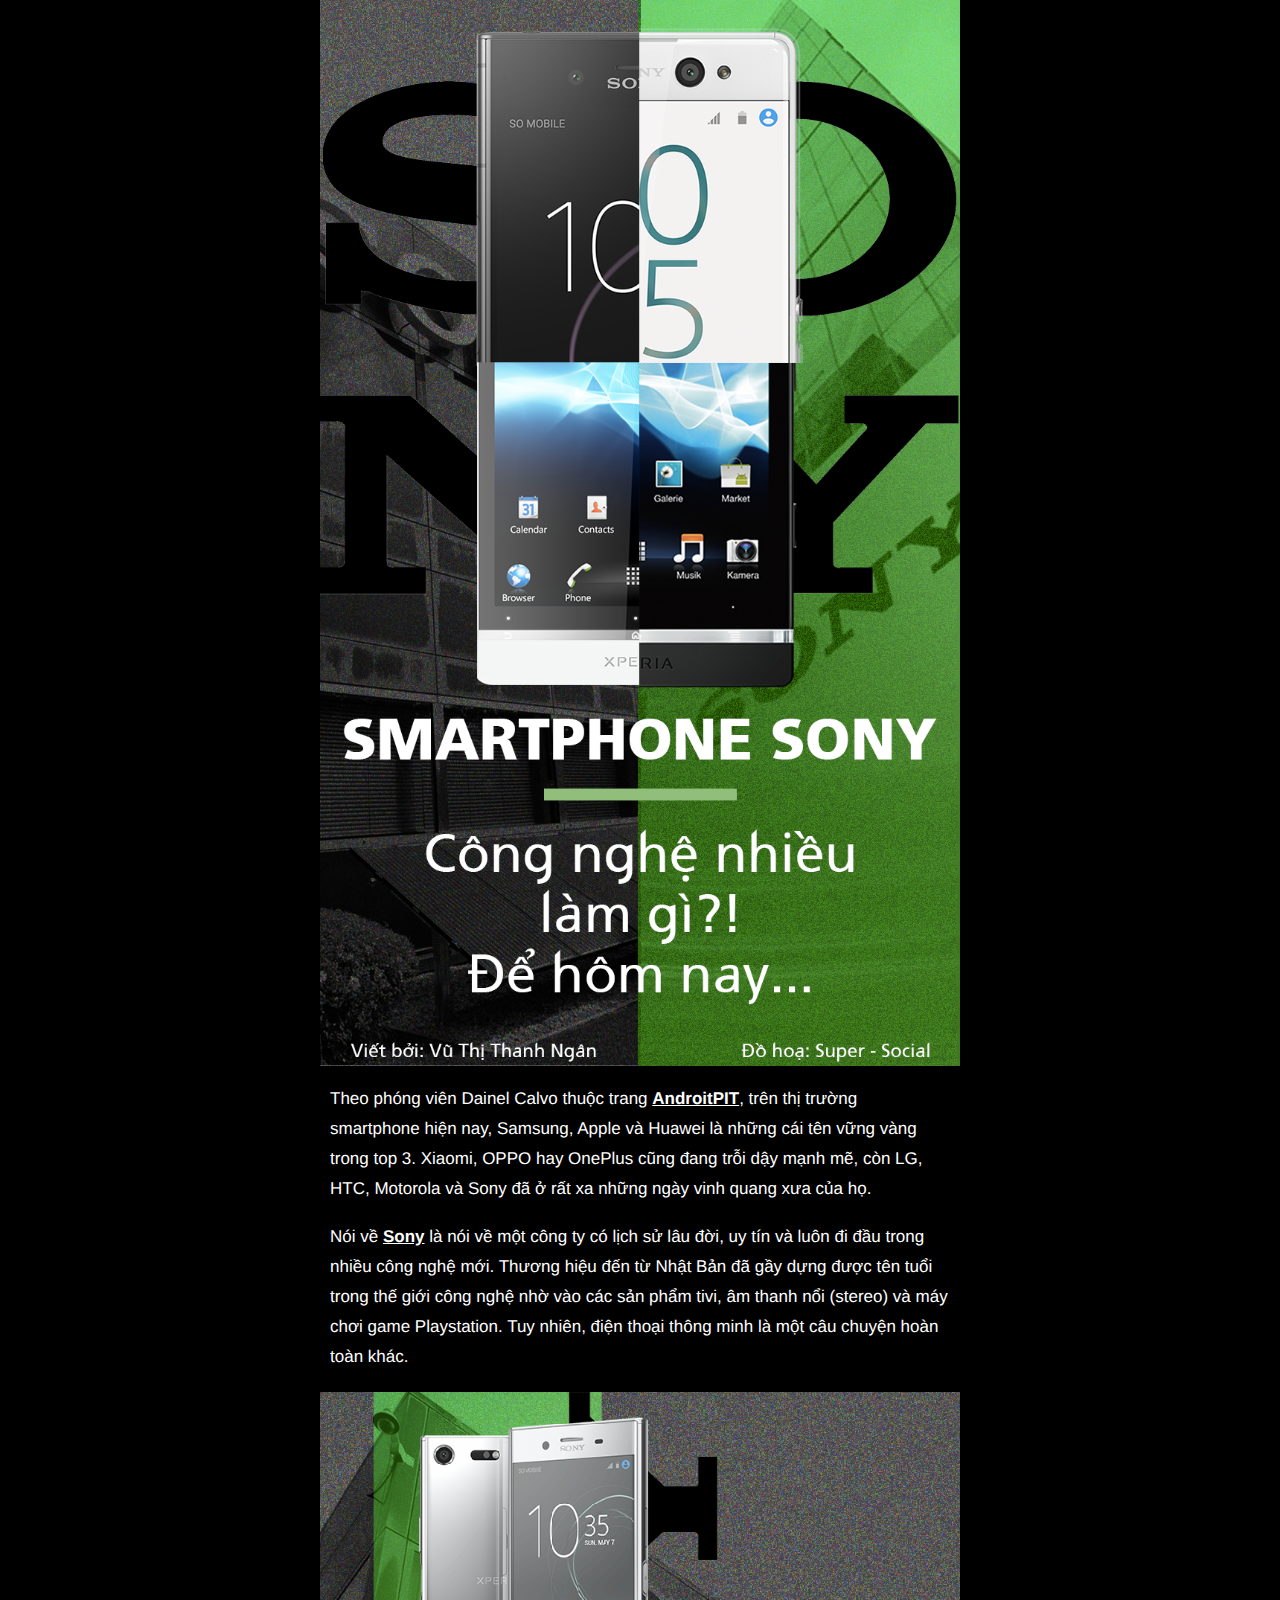
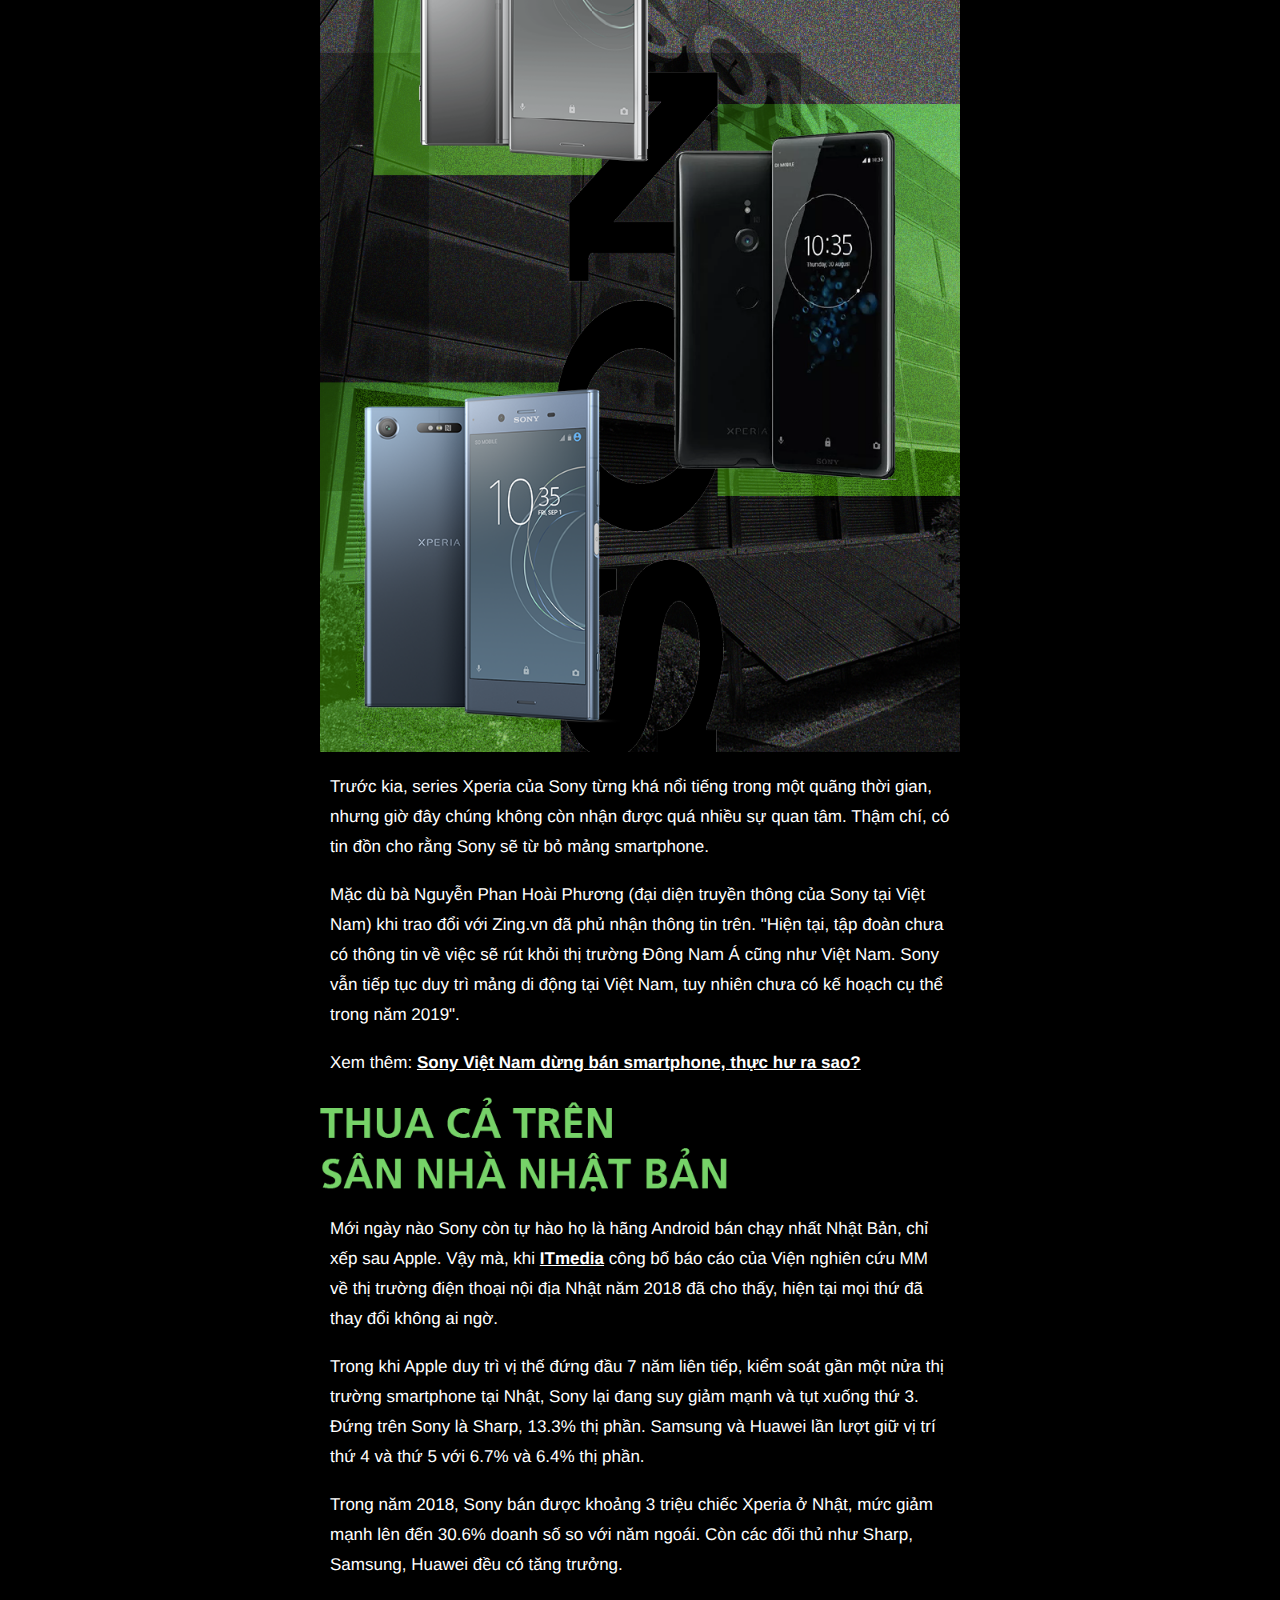
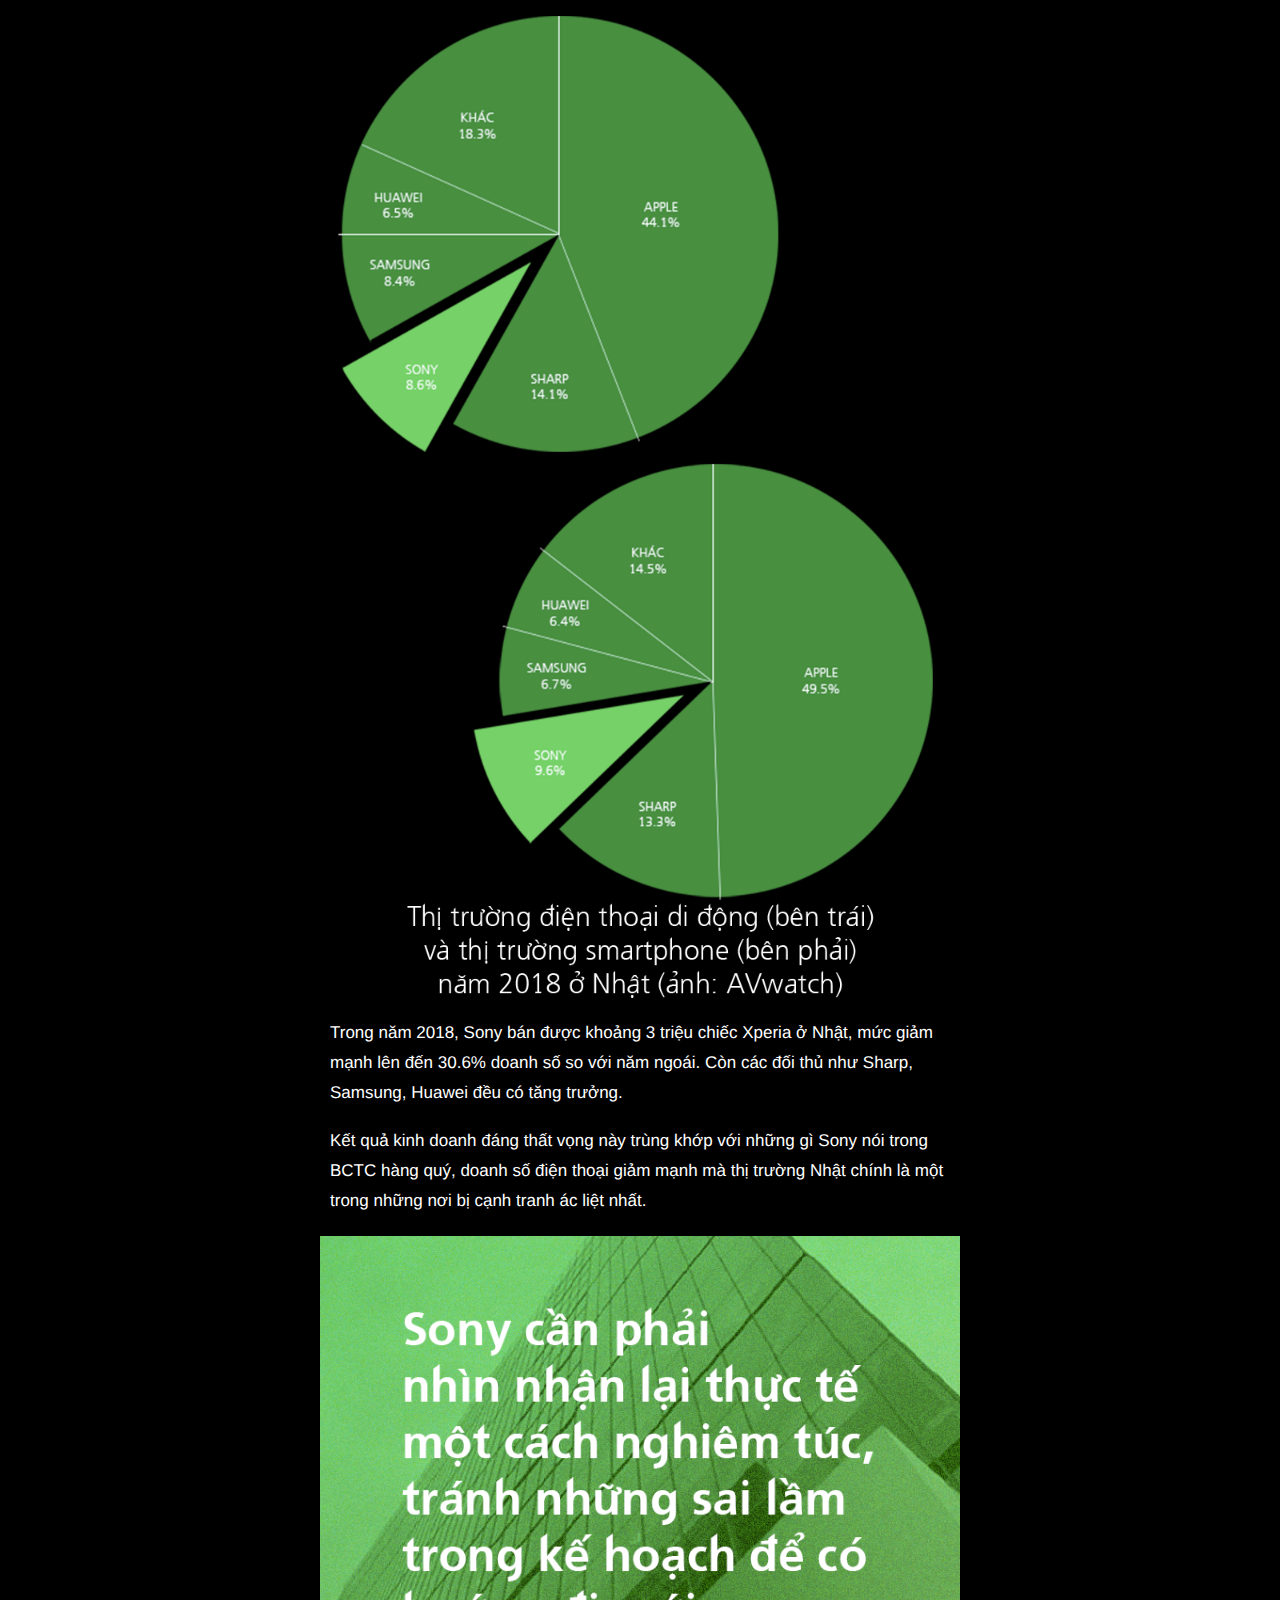
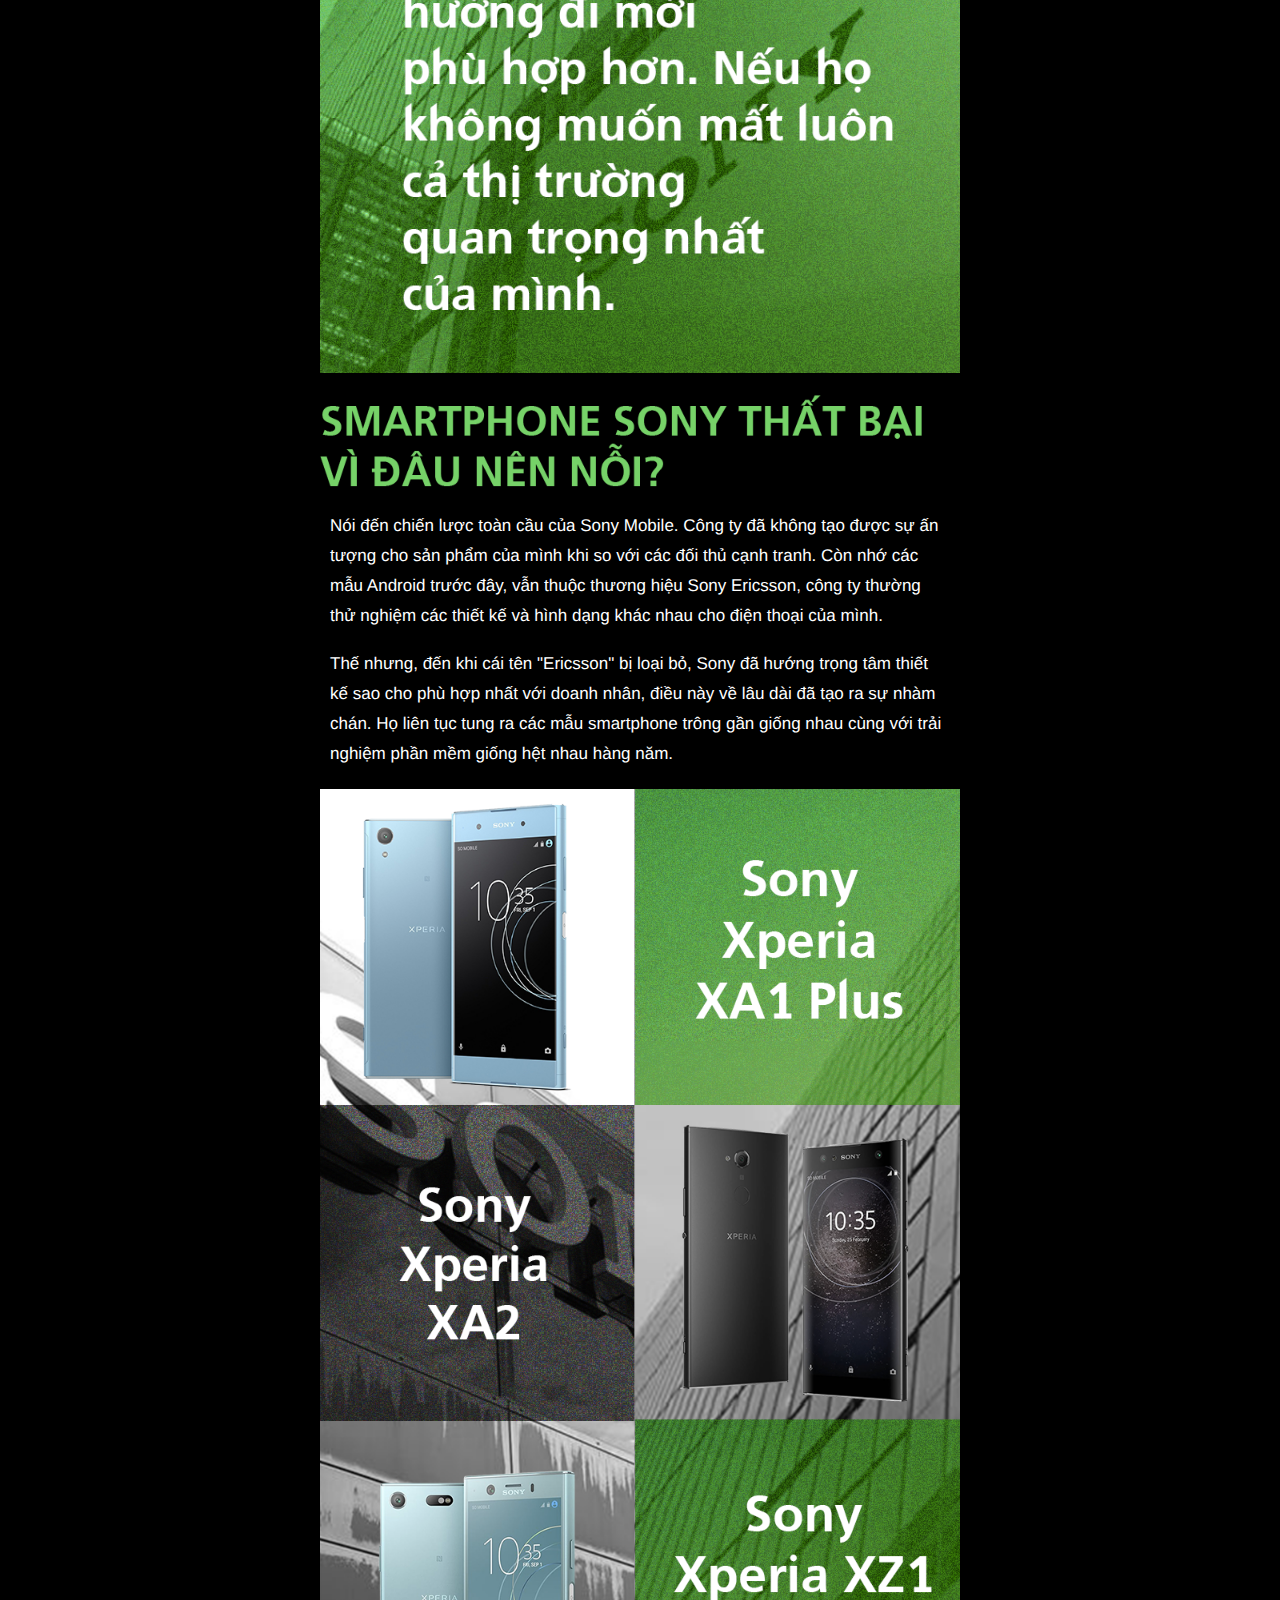
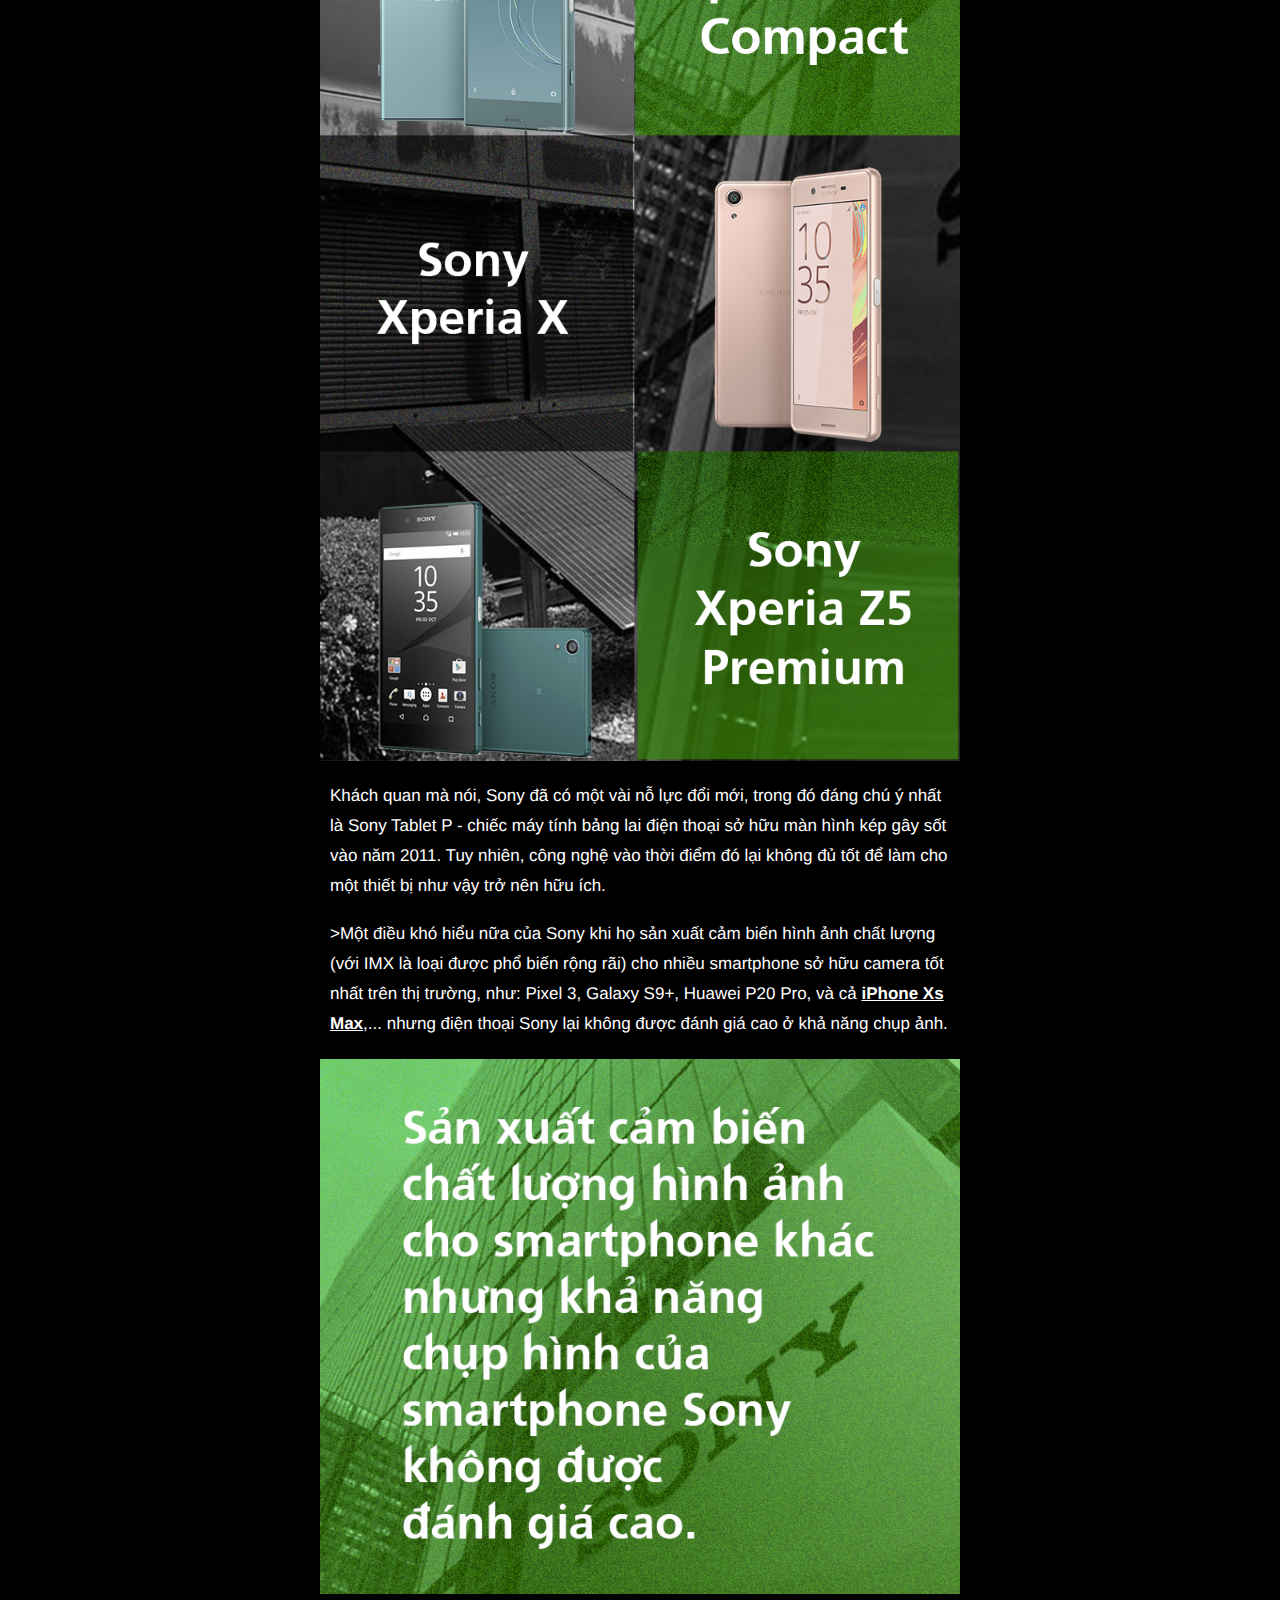
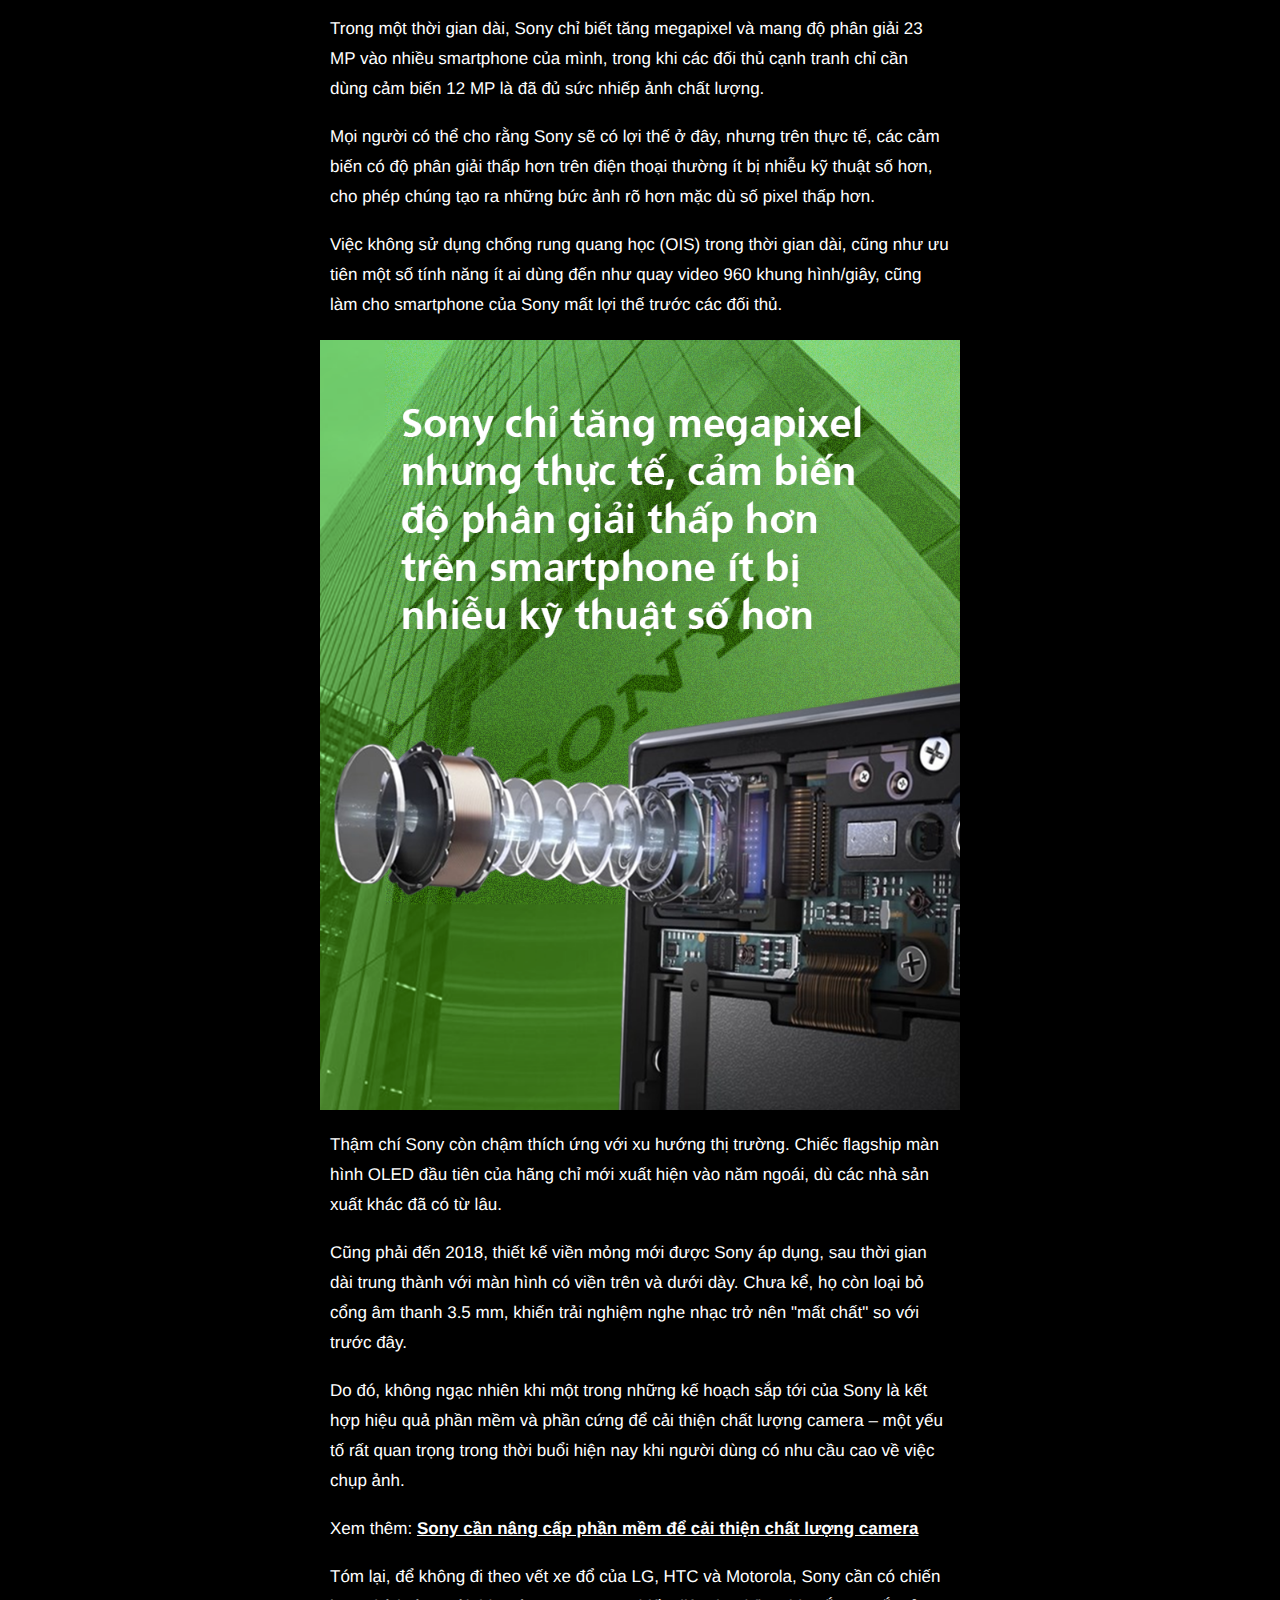
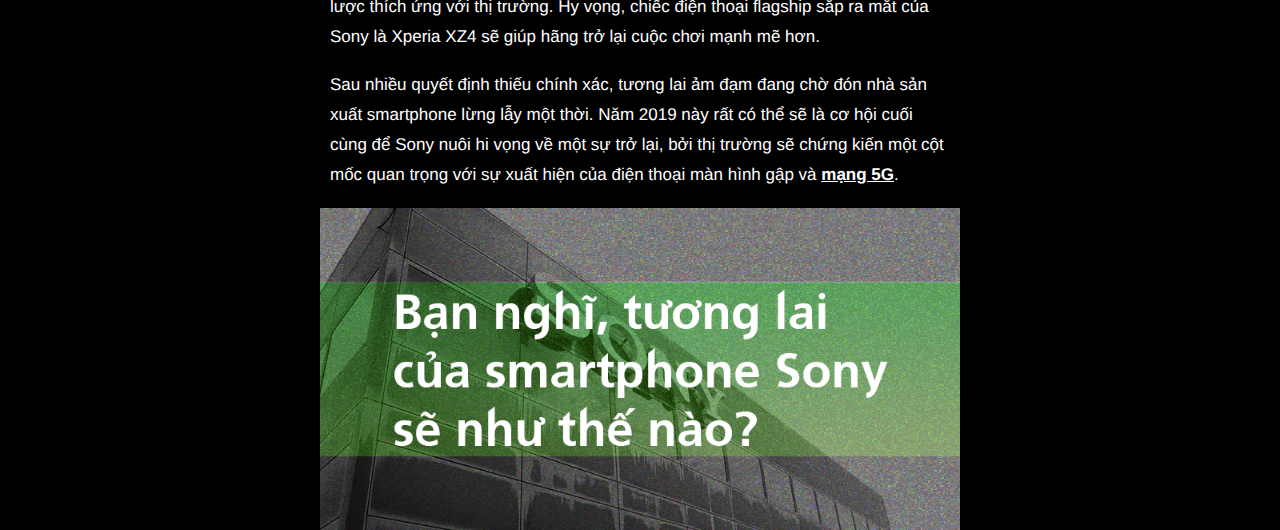
==== MOBILE/index.html @ e53ab646 "first commit" ====
<!donuype html>
<html>
<head>
	<meta charset="utf-8">
	<meta name="viewport" content="width=device-width, height=device-height, initial-scale=1, maximum-scale=1, user-scalable=0" />
	<title>Thế giới di động</title>
	<link href="css/style.css" type="text/css" rel="stylesheet" media="screen">
	<link href="https://fonts.googleapis.com/css?family=Open+Sans" rel="stylesheet">
	<link href="https://fonts.googleapis.com/css?family=Arimo" rel="stylesheet">
</head>
<body>
	<div class="block-header">
		<img src="images/header.png"><br>
	</div>
	<div class="how-richkid">
		<div class="container del-marginbottom">
			<p>Theo phóng viên Dainel Calvo thuộc trang <a href="https://www.androidpit.com/last-chance-for-these-manufacturers" rel="nofollow" target="_blank" title="Năm 2019 sẽ là cơ hội cuối cùng cho LG, HTC, Sony và Motorola" type="Năm 2019 sẽ là cơ hội cuối cùng cho LG, HTC, Sony và Motorola">AndroitPIT</a>, trên thị trường smartphone hiện nay, Samsung, Apple và Huawei là những cái tên vững vàng trong top 3. Xiaomi, OPPO hay OnePlus cũng đang trỗi dậy mạnh mẽ, còn LG, HTC, Motorola và Sony đã ở rất xa những ngày vinh quang xưa của họ.</p><br>
			<p>Nói về <a href="https://www.thegioididong.com/dtdd-sony" target="_blank" title="Sony" type="Sony">Sony</a> là nói về một công ty có lịch sử lâu đời, uy tín và luôn đi đầu trong nhiều công nghệ mới. Thương hiệu đến từ Nhật Bản đã gầy dựng được tên tuổi trong thế giới công nghệ nhờ vào các sản phẩm tivi, âm thanh nổi (stereo) và máy chơi game Playstation. Tuy nhiên, điện thoại thông minh là một câu chuyện hoàn toàn khác.</p>
			<div class="img-fullscreen">
				<img src="images/img01.png">
			</div>
			<p>Trước kia, series Xperia của Sony từng khá nổi tiếng trong một quãng thời gian, nhưng giờ đây chúng không còn nhận được quá nhiều sự quan tâm. Thậm chí, có tin đồn cho rằng Sony sẽ từ bỏ mảng smartphone.</p><br>
			<p>Mặc dù bà Nguyễn Phan Hoài Phương (đại diện truyền thông của Sony tại Việt Nam) khi trao đổi với Zing.vn đã phủ nhận thông tin trên. "Hiện tại, tập đoàn chưa có thông tin về việc sẽ rút khỏi thị trường Đông Nam Á cũng như Việt Nam. Sony vẫn tiếp tục duy trì mảng di động tại Việt Nam, tuy nhiên chưa có kế hoạch cụ thể trong năm 2019".</p><br>
			<p>Xem thêm: <a href="https://www.thegioididong.com/tin-tuc/sony-viet-nam-dung-ban-smartphone-thuc-hu-ra-sao-1117776" target="_blank" title="Sony Việt Nam dừng bán smartphone, thực hư ra sao?" type="Sony Việt Nam dừng bán smartphone, thực hư ra sao?">Sony Việt Nam dừng bán smartphone, thực hư ra sao?</a></p><br>
			<div class="outline">
				<img src="images/outline01.png">
			</div>
			<p>Mới ngày nào Sony còn tự hào họ là hãng Android bán chạy nhất Nhật Bản, chỉ xếp sau Apple. Vậy mà, khi <a rel="nofollow" href="http://www.itmedia.co.jp/mobile/articles/1902/08/news112.html" target="_blank" title="ITmedia">ITmedia</a> công bố báo cáo của Viện nghiên cứu MM về thị trường điện thoại nội địa Nhật năm 2018 đã cho thấy, hiện tại mọi thứ đã thay đổi không ai ngờ.</p><br>
			<p>Trong khi Apple duy trì vị thế đứng đầu 7 năm liên tiếp, kiểm soát gần một nửa thị trường smartphone tại Nhật, Sony lại đang suy giảm mạnh và tụt xuống thứ 3. Đứng trên Sony là Sharp, 13.3% thị phần. Samsung và Huawei lần lượt giữ vị trí thứ 4 và thứ 5 với 6.7% và 6.4% thị phần.</p><br>
			<p>Trong năm 2018, Sony bán được khoảng 3 triệu chiếc Xperia ở Nhật, mức giảm mạnh lên đến 30.6% doanh số so với năm ngoái. Còn các đối thủ như Sharp, Samsung, Huawei đều có tăng trưởng.</p>
			<div class="img-fullscreen">
				<img src="images/img02.png">
			</div>
			<p>Trong năm 2018, Sony bán được khoảng 3 triệu chiếc Xperia ở Nhật, mức giảm mạnh lên đến 30.6% doanh số so với năm ngoái. Còn các đối thủ như Sharp, Samsung, Huawei đều có tăng trưởng.</p><br>
			<p>Kết quả kinh doanh đáng thất vọng này trùng khớp với những gì Sony nói trong BCTC hàng quý, doanh số điện thoại giảm mạnh mà thị trường Nhật chính là một trong những nơi bị cạnh tranh ác liệt nhất.</p>
			<div class="img-fullscreen">
				<img src="images/img03.png">
			</div>
			<div class="outline">
				<img src="images/outline02.png">
			</div>
			<p>Nói đến chiến lược toàn cầu của Sony Mobile. Công ty đã không tạo được sự ấn tượng cho sản phẩm của mình khi so với các đối thủ cạnh tranh. Còn nhớ các mẫu Android trước đây, vẫn thuộc thương hiệu Sony Ericsson, công ty thường thử nghiệm các thiết kế và hình dạng khác nhau cho điện thoại của mình.</p><br>
			<p>​Thế nhưng, đến khi cái tên "Ericsson" bị loại bỏ, Sony đã hướng trọng tâm thiết kế sao cho phù hợp nhất với doanh nhân, điều này về lâu dài đã tạo ra sự nhàm chán. Họ liên tục tung ra các mẫu smartphone trông gần giống nhau cùng với trải nghiệm phần mềm giống hệt nhau hàng năm.</p>
			<div class="img-fullscreen">
				<img src="images/img04.png">
			</div>
			<p>Khách quan mà nói, Sony đã có một vài nỗ lực đổi mới, trong đó đáng chú ý nhất là Sony Tablet P - chiếc máy tính bảng lai điện thoại sở hữu màn hình kép gây sốt vào năm 2011. Tuy nhiên, công nghệ vào thời điểm đó lại không đủ tốt để làm cho một thiết bị như vậy trở nên hữu ích.</p><br>
			<p>>Một điều khó hiểu nữa của Sony khi họ sản xuất cảm biến hình ảnh chất lượng (với IMX là loại được phổ biến rộng rãi) cho nhiều smartphone sở hữu camera tốt nhất trên thị trường, như: Pixel 3, Galaxy S9+, Huawei P20 Pro, và cả <a href="https://www.thegioididong.com/dtdd/iphone-xs-max" target="_blank" title="Đặt mua iPhone Xs Max tại Thegioididong.com" type="Đặt mua iPhone Xs Max tại Thegioididong.com" style="color: white;">iPhone Xs Max</a>,... nhưng điện thoại Sony lại không được đánh giá cao ở khả năng chụp ảnh.</p>
			<div class="img-fullscreen">
				<img src="images/img05.png">
			</div>
			<p>​Trong một thời gian dài, Sony chỉ biết tăng megapixel và mang độ phân giải 23 MP vào nhiều smartphone của mình, trong khi các đối thủ cạnh tranh chỉ cần dùng cảm biến 12 MP là đã đủ sức nhiếp ảnh chất lượng.</p><br>
			<p>Mọi người có thể cho rằng Sony sẽ có lợi thế ở đây, nhưng trên thực tế, các cảm biến có độ phân giải thấp hơn trên điện thoại thường ít bị nhiễu kỹ thuật số hơn, cho phép chúng tạo ra những bức ảnh rõ hơn mặc dù số pixel thấp hơn.</p><br>
			<p>Việc không sử dụng chống rung quang học (OIS) trong thời gian dài, cũng như ưu tiên một số tính năng ít ai dùng đến như quay video 960 khung hình/giây, cũng làm cho smartphone của Sony mất lợi thế trước các đối thủ.</p>
			<div class="img-fullscreen">
				<img src="images/img06.png">
			</div>
			<p>Thậm chí Sony còn chậm thích ứng với xu hướng thị trường. Chiếc flagship màn hình OLED đầu tiên của hãng chỉ mới xuất hiện vào năm ngoái, dù các nhà sản xuất khác đã có từ lâu.</p><br>
			<p>Cũng phải đến 2018, thiết kế viền mỏng mới được Sony áp dụng, sau thời gian dài trung thành với màn hình có viền trên và dưới dày. Chưa kể, họ còn loại bỏ cổng âm thanh 3.5 mm, khiến trải nghiệm nghe nhạc trở nên "mất chất" so với trước đây.</p><br>
			<p>Do đó, không ngạc nhiên khi một trong những kế hoạch sắp tới của Sony là kết hợp hiệu quả phần mềm và phần cứng để cải thiện chất lượng camera – một yếu tố rất quan trọng trong thời buổi hiện nay khi người dùng có nhu cầu cao về việc chụp ảnh.</p><br>
			<p>Xem thêm:&nbsp;<a href="https://www.thegioididong.com/tin-tuc/sony-can-nang-cap-phan-mem-de-cai-thien-chat-luong-camera-1119528" target="_blank" title="Sony cần nâng cấp phần mềm để cải thiện chất lượng camera" type="Sony cần nâng cấp phần mềm để cải thiện chất lượng camera">Sony cần nâng cấp phần mềm để cải thiện chất lượng camera</a></p><br>
			<p>Tóm lại, để không đi theo vết xe đổ của LG, HTC và Motorola, Sony cần có chiến lược thích ứng với thị trường. Hy vọng, chiếc điện thoại flagship sắp ra mắt của Sony là Xperia XZ4 sẽ giúp hãng trở lại cuộc chơi mạnh mẽ hơn.</p><br>
			<p>Sau nhiều quyết định thiếu chính xác, tương lai ảm đạm đang chờ đón nhà sản xuất smartphone lừng lẫy một thời. Năm 2019 này rất có thể sẽ là cơ hội cuối cùng để Sony nuôi hi vọng về một sự trở lại, bởi thị trường sẽ chứng kiến một cột mốc quan trọng với sự xuất hiện của điện thoại màn hình gập và <a href="https://www.thegioididong.com/tin-tuc/5g-dang-den-rat-gan-day-la-nhung-dieu-moi-nhat-ban-can-biet-1137908" target="_blank" title="mạng 5G" type="mạng 5G">mạng 5G</a>.</p><br>
			<div class="img-fullscreen">
				<img style="margin: 0;" class="del-marginbottom"src="images/img07.png">
			</div>
		</div>
	</div>
</body>
---- MOBILE/css/style.css ----
* {
    margin: 0;
    padding: 0;
}

img {
    border: 0;
}

a {
    /*text-decoration: none;*/
}

ul, ol {
    /*list-style: none;*/
    list-style: inside;
}

.clr {
    clear: both;
}

body, input, button, option, textarea, label, select, legend, h1, h2, h3, h4, h5, h6, h1 a, h2 a, h3 a, h4 a, h5 a, h6 a {
    font: 14px/18px Arial, Helvetica, sans-serif;
    color: #333;
    outline: none;
}
p {
    -webkit-margin-before: 0;
    -webkit-margin-after: 0;
    -webkit-margin-start: 0;
    -webkit-margin-end: 0;
    text-rendering: geometricPrecision;
}
input[type=text], input[type=tel], textarea {
    -webkit-appearance: none;
}
body{
    background-color: black;
    color: white;
}
body a:link{
    color: white;
    font-weight: bold;
}
.wrapper-tt{
    font-family: 'Open Sans', sans-serif;
    width: 100%;
    max-width: 640px;
    display: block;
    margin: auto
}
[class^="icontt-"], [class*="icontt-"] {
    background-image:url(../images/iconsocial.png);
    background-repeat: no-repeat;
    display: inline-block;
    height: 72px;
    width: 72px;
    line-height: 30px;
    vertical-align: middle;
    background-size: 72px 256px;
}

.block-header img{
    width: 100%;
    max-width: 640px;
    display: block;
    margin: auto
}
.container{
    max-width: 640px;
    margin: 0 auto;
}

p, ul{
    padding: 0 10px;
    font-family: Helvetica;
    font-size: 17px;
    line-height: 30px !important;
}

.outline img {
    width: 100%;
}
.font-bold{
    font-weight: bold;
}
.img-fullscreen img{
    width: 100%;
}
.how-richkid .container, .combo-cheapkid .container, .combo-richkid .container{
    margin-bottom: 20px;
}

.del-marginbottom{
    margin-bottom: 0 !important;
}
.del-margintop{
    margin-top: 0 !important;
}
.how-richkid img, .combo-cheapkid img{
    margin-top: 20px;
    margin-bottom: 20px;
}
.outline img{
    margin-top: 0;   
}
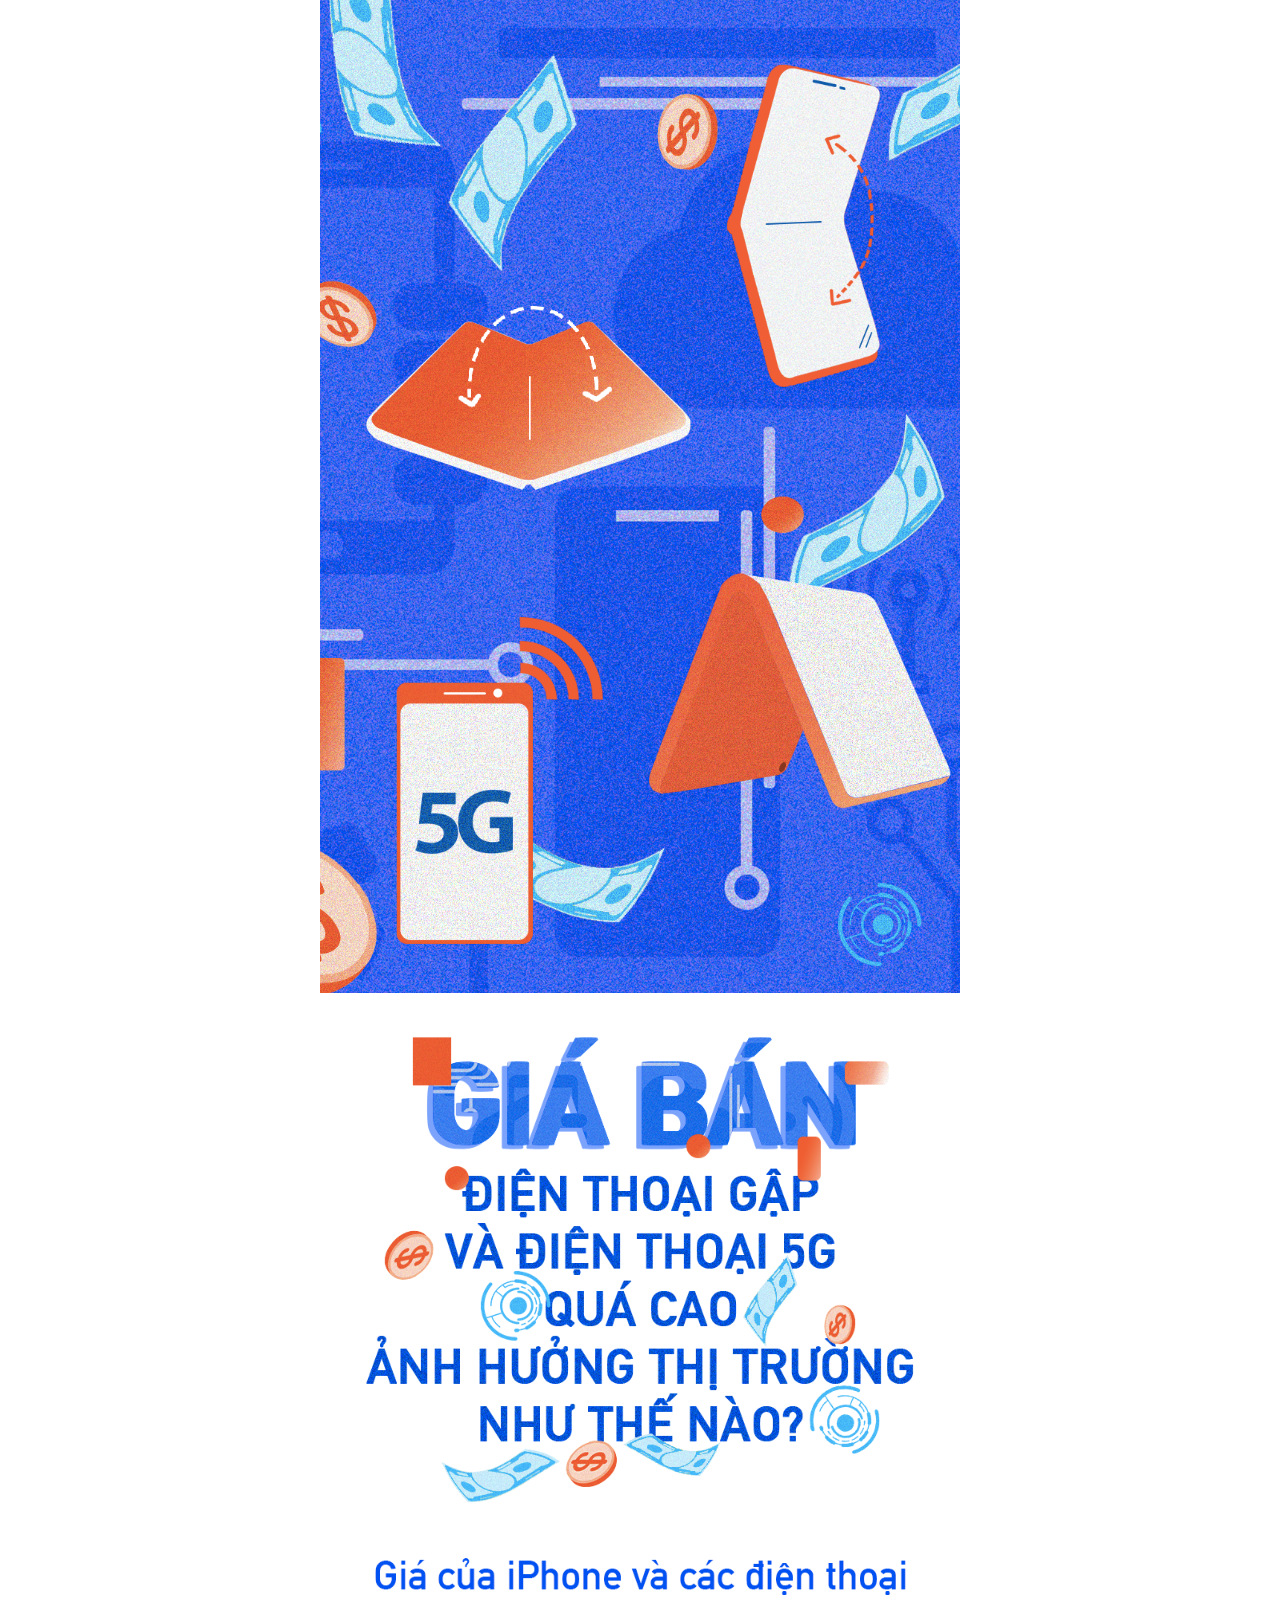
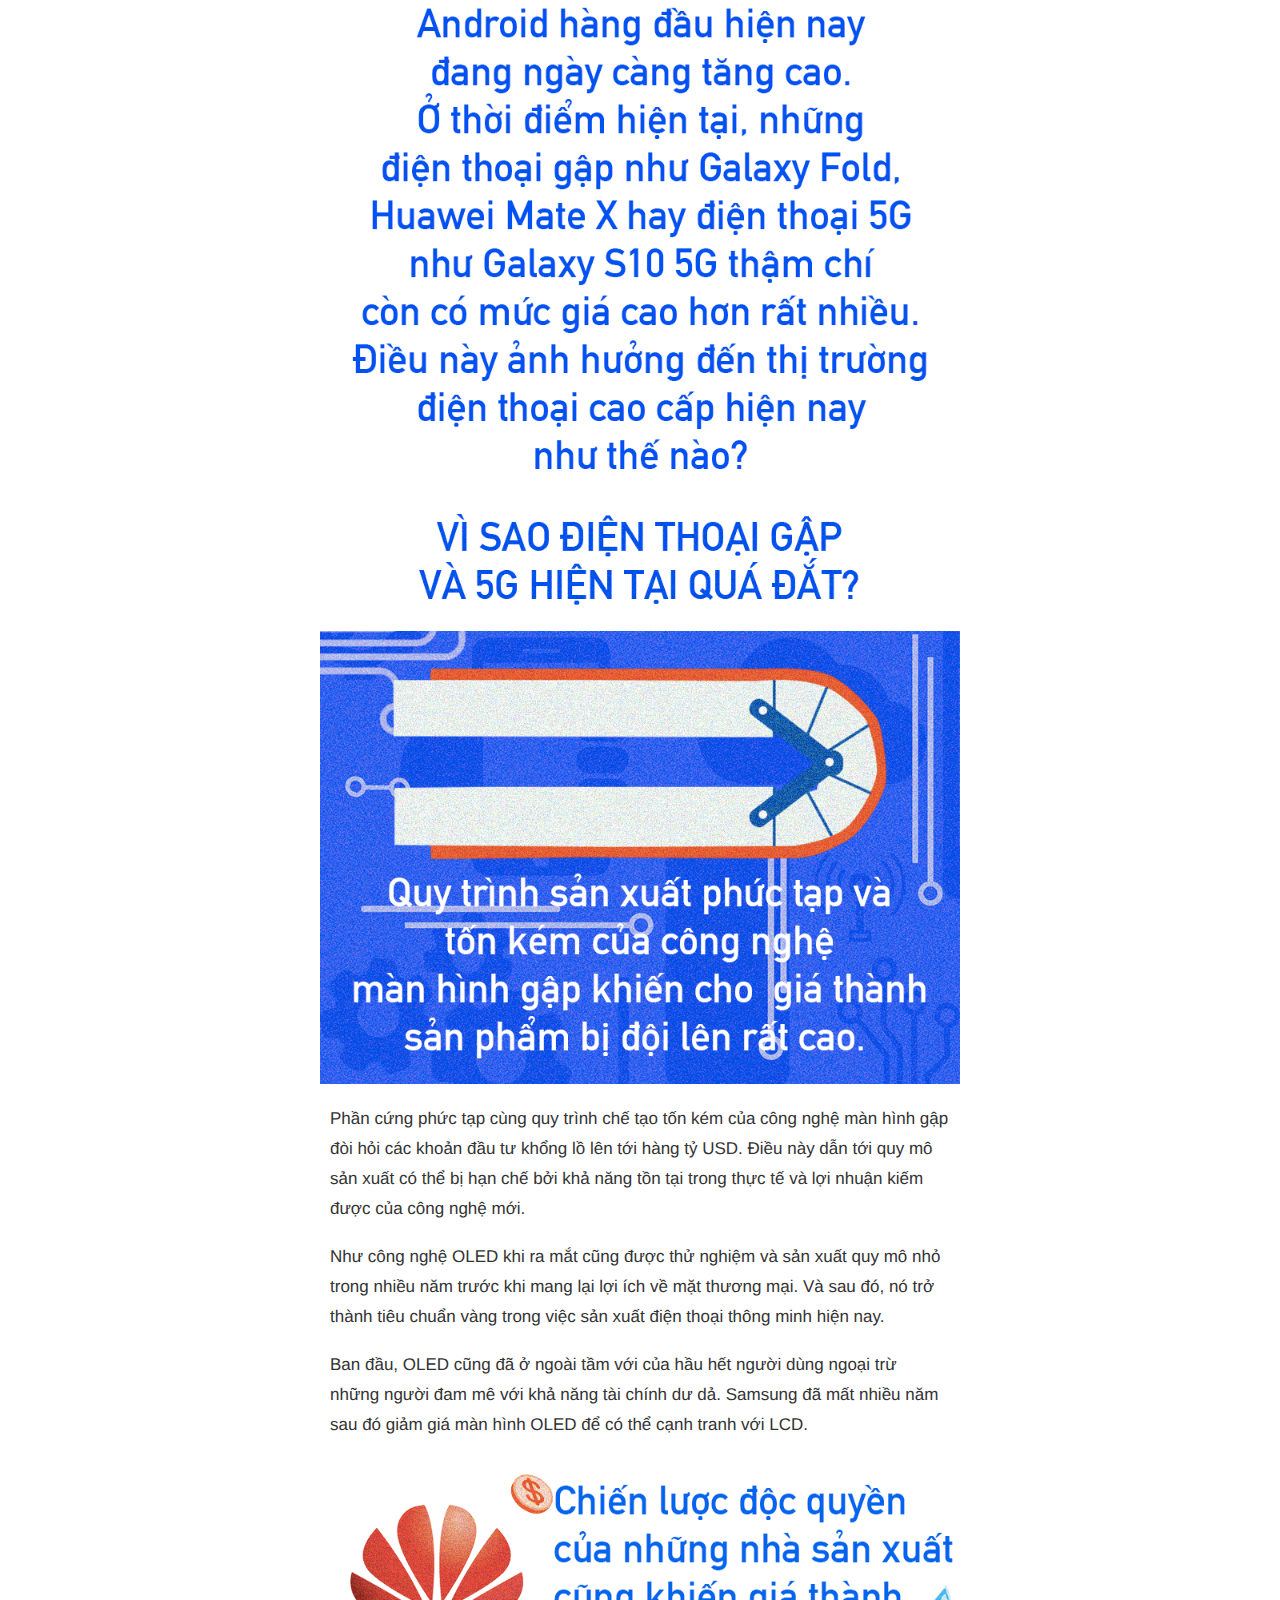
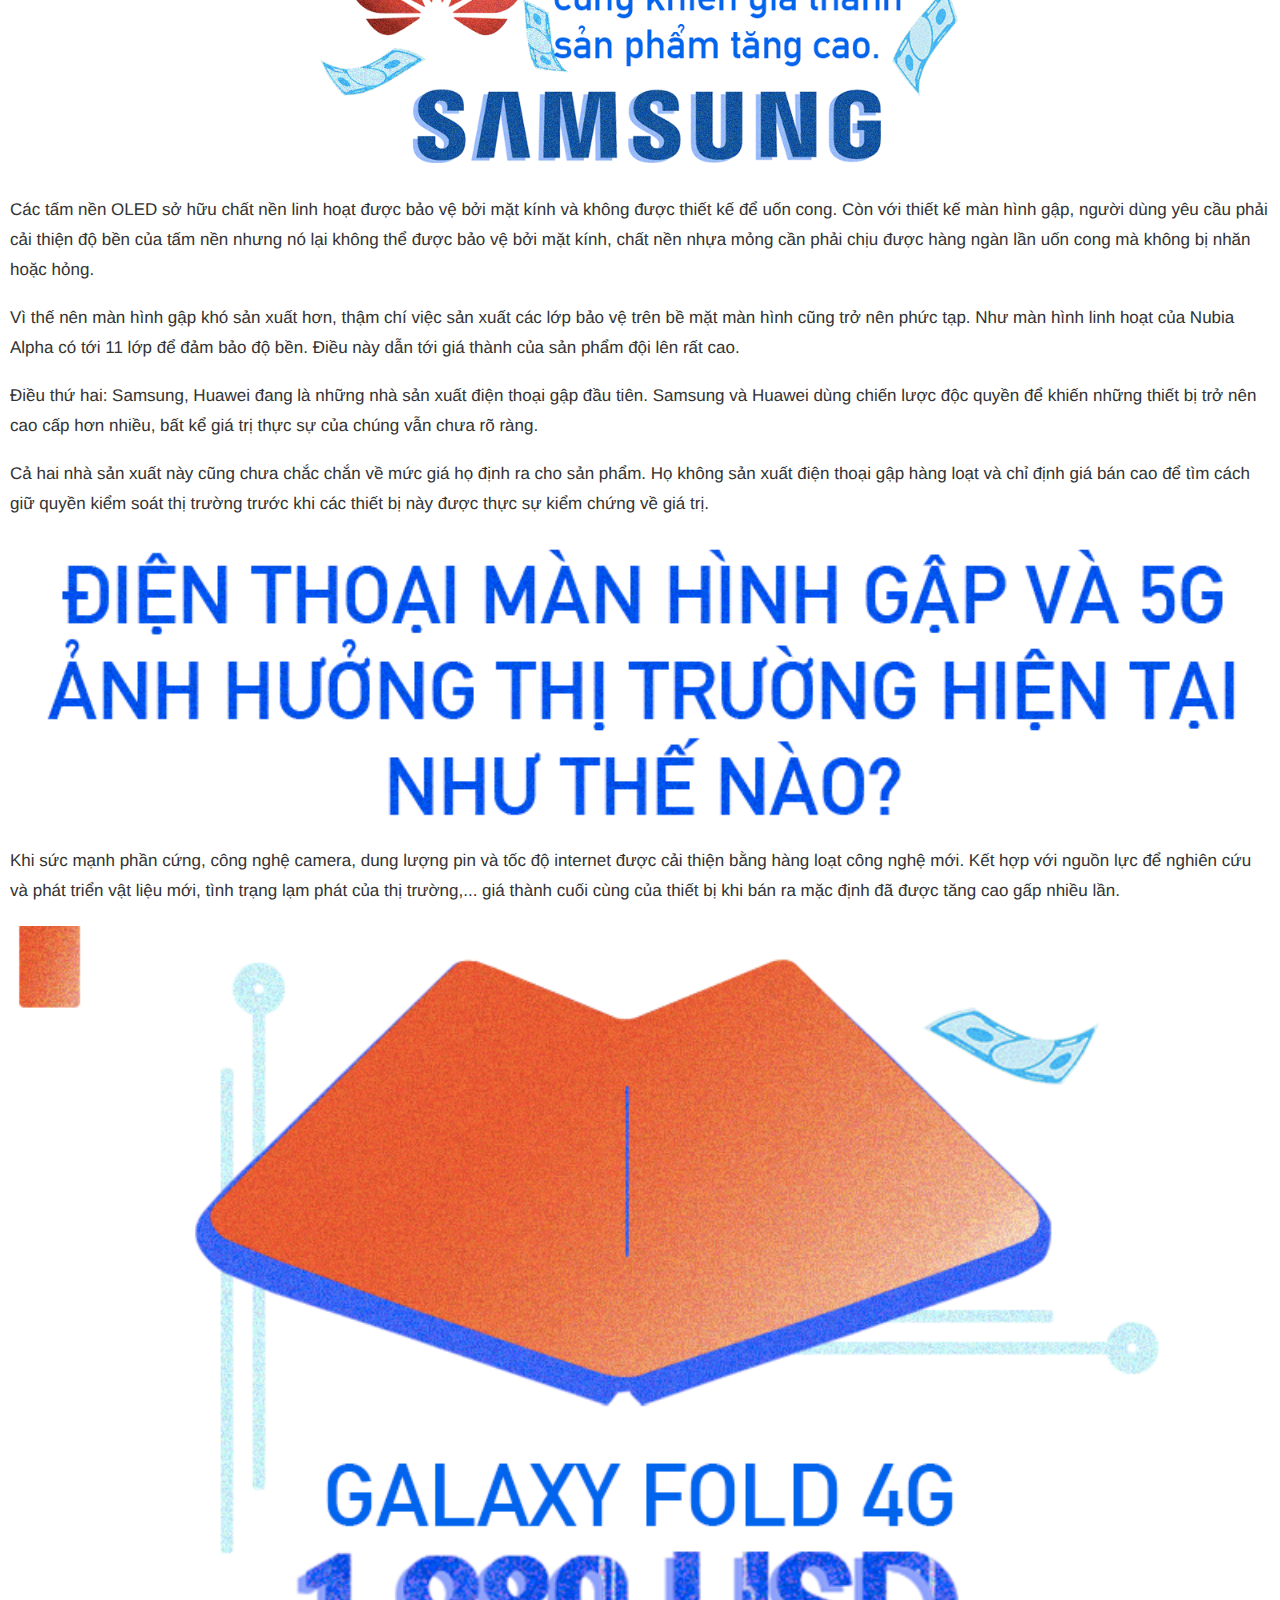
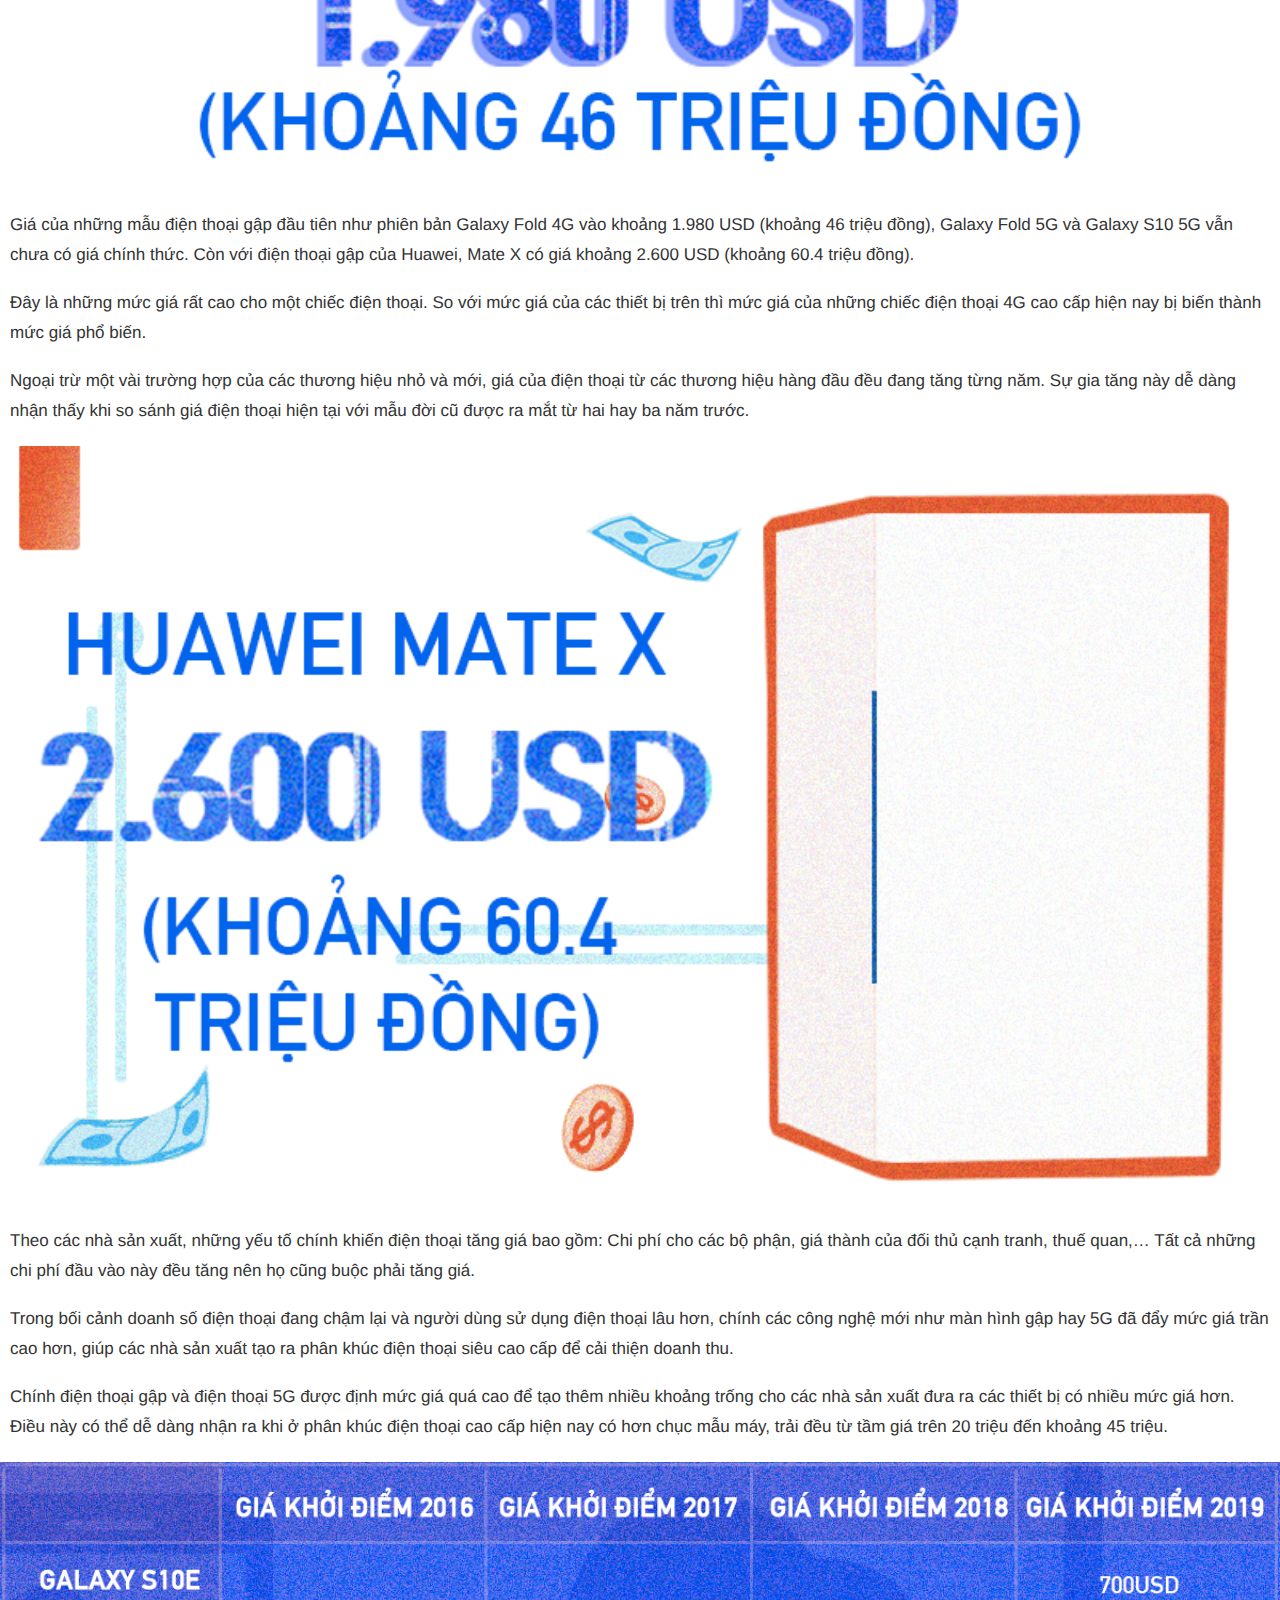
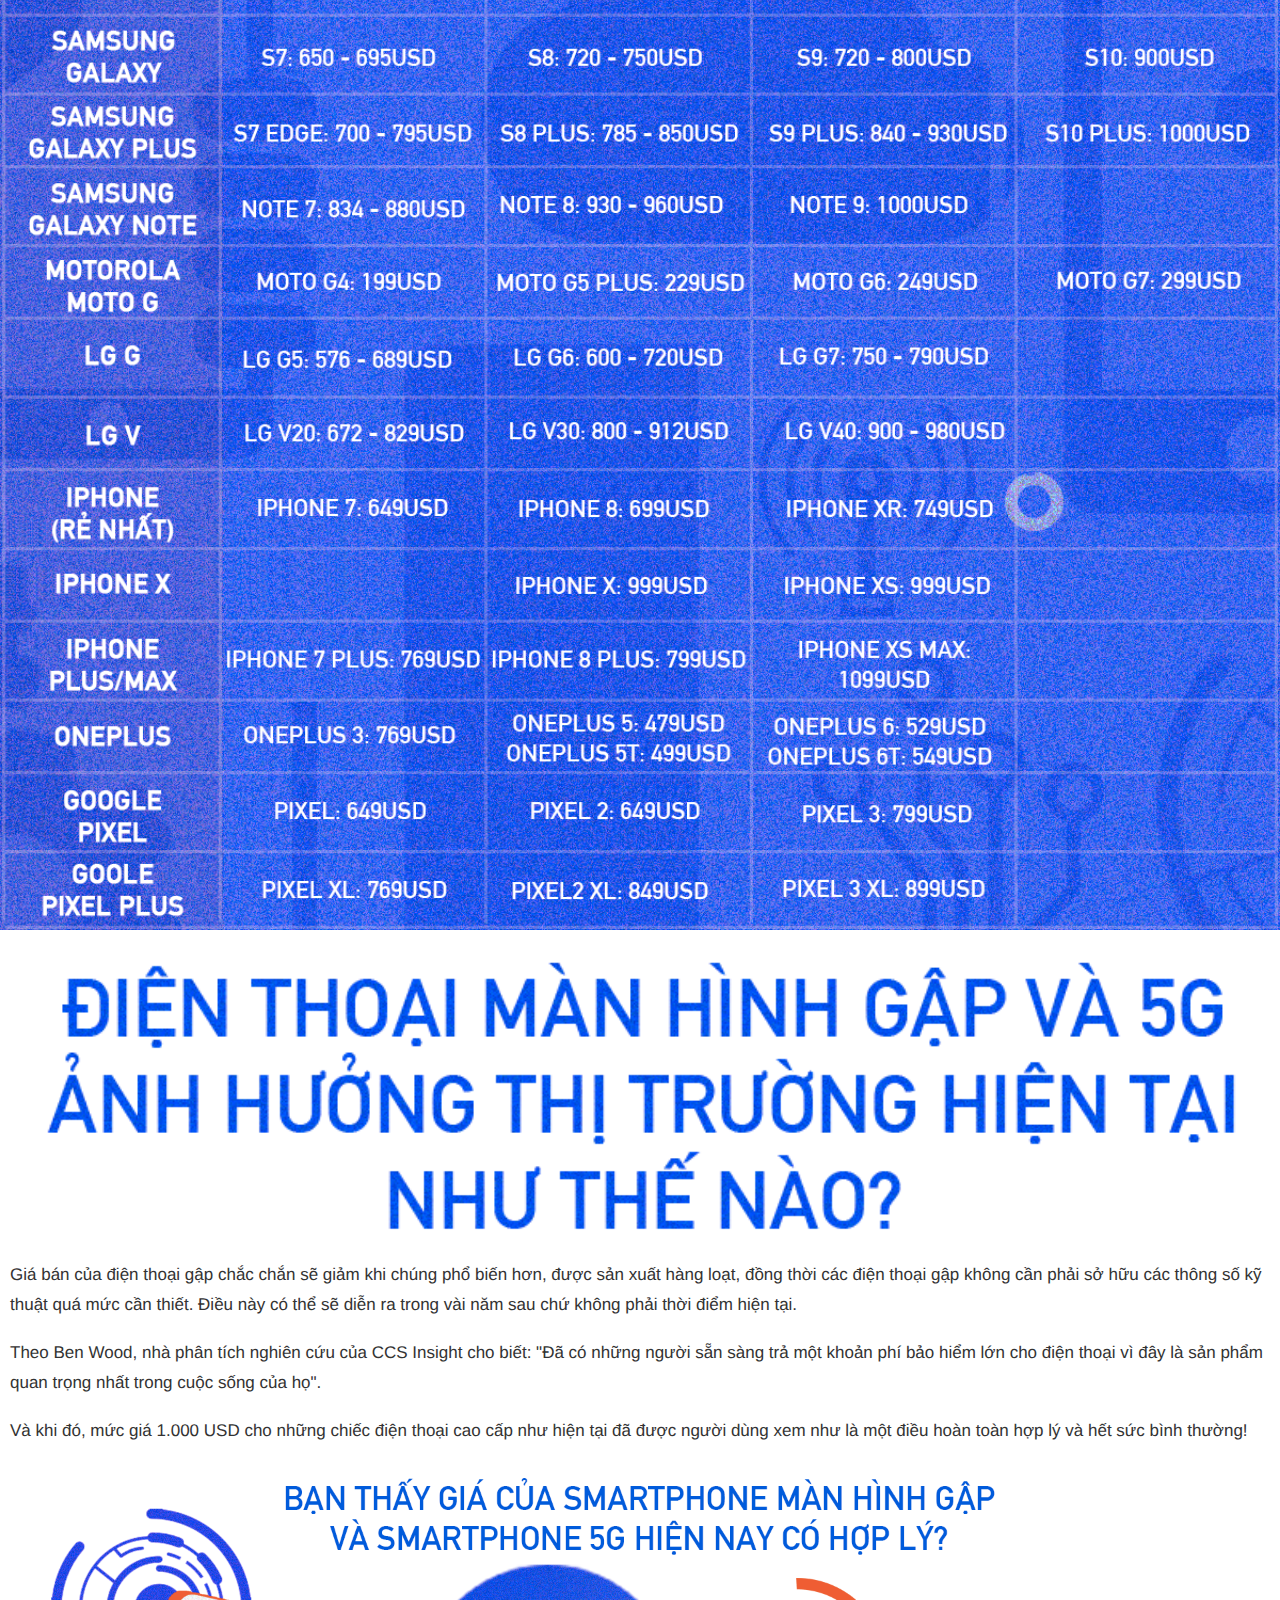
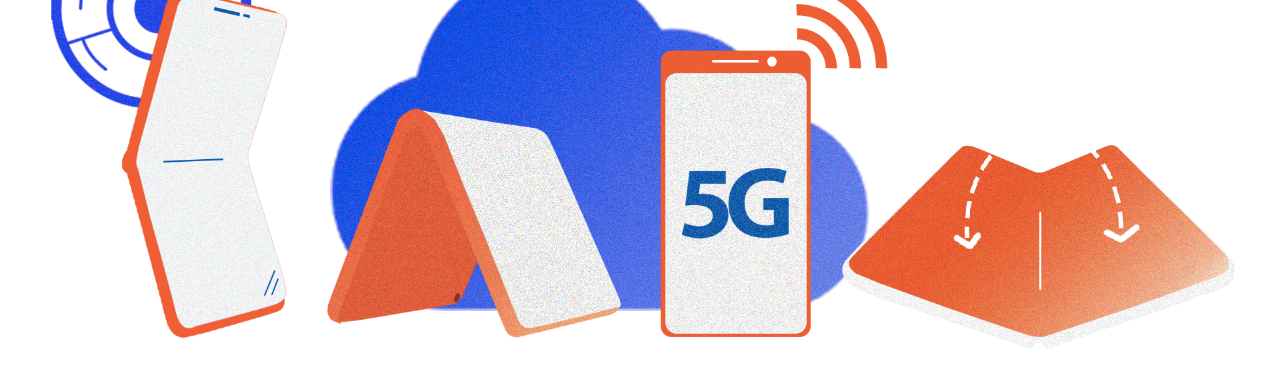
==== commit 8dbe9e72: "update mobile" ====
--- a/MOBILE/index.html
+++ b/MOBILE/index.html
@@ -14,56 +14,57 @@
 	</div>
 	<div class="how-richkid">
 		<div class="container del-marginbottom">
-			<p>Theo phóng viên Dainel Calvo thuộc trang <a href="https://www.androidpit.com/last-chance-for-these-manufacturers" rel="nofollow" target="_blank" title="Năm 2019 sẽ là cơ hội cuối cùng cho LG, HTC, Sony và Motorola" type="Năm 2019 sẽ là cơ hội cuối cùng cho LG, HTC, Sony và Motorola">AndroitPIT</a>, trên thị trường smartphone hiện nay, Samsung, Apple và Huawei là những cái tên vững vàng trong top 3. Xiaomi, OPPO hay OnePlus cũng đang trỗi dậy mạnh mẽ, còn LG, HTC, Motorola và Sony đã ở rất xa những ngày vinh quang xưa của họ.</p><br>
-			<p>Nói về <a href="https://www.thegioididong.com/dtdd-sony" target="_blank" title="Sony" type="Sony">Sony</a> là nói về một công ty có lịch sử lâu đời, uy tín và luôn đi đầu trong nhiều công nghệ mới. Thương hiệu đến từ Nhật Bản đã gầy dựng được tên tuổi trong thế giới công nghệ nhờ vào các sản phẩm tivi, âm thanh nổi (stereo) và máy chơi game Playstation. Tuy nhiên, điện thoại thông minh là một câu chuyện hoàn toàn khác.</p>
 			<div class="img-fullscreen">
-				<img src="images/img01.png">
+				<img style="margin-bottom: 0;" src="images/img01.png">
 			</div>
-			<p>Trước kia, series Xperia của Sony từng khá nổi tiếng trong một quãng thời gian, nhưng giờ đây chúng không còn nhận được quá nhiều sự quan tâm. Thậm chí, có tin đồn cho rằng Sony sẽ từ bỏ mảng smartphone.</p><br>
-			<p>Mặc dù bà Nguyễn Phan Hoài Phương (đại diện truyền thông của Sony tại Việt Nam) khi trao đổi với Zing.vn đã phủ nhận thông tin trên. "Hiện tại, tập đoàn chưa có thông tin về việc sẽ rút khỏi thị trường Đông Nam Á cũng như Việt Nam. Sony vẫn tiếp tục duy trì mảng di động tại Việt Nam, tuy nhiên chưa có kế hoạch cụ thể trong năm 2019".</p><br>
-			<p>Xem thêm: <a href="https://www.thegioididong.com/tin-tuc/sony-viet-nam-dung-ban-smartphone-thuc-hu-ra-sao-1117776" target="_blank" title="Sony Việt Nam dừng bán smartphone, thực hư ra sao?" type="Sony Việt Nam dừng bán smartphone, thực hư ra sao?">Sony Việt Nam dừng bán smartphone, thực hư ra sao?</a></p><br>
-			<div class="outline">
-				<img src="images/outline01.png">
-			</div>
-			<p>Mới ngày nào Sony còn tự hào họ là hãng Android bán chạy nhất Nhật Bản, chỉ xếp sau Apple. Vậy mà, khi <a rel="nofollow" href="http://www.itmedia.co.jp/mobile/articles/1902/08/news112.html" target="_blank" title="ITmedia">ITmedia</a> công bố báo cáo của Viện nghiên cứu MM về thị trường điện thoại nội địa Nhật năm 2018 đã cho thấy, hiện tại mọi thứ đã thay đổi không ai ngờ.</p><br>
-			<p>Trong khi Apple duy trì vị thế đứng đầu 7 năm liên tiếp, kiểm soát gần một nửa thị trường smartphone tại Nhật, Sony lại đang suy giảm mạnh và tụt xuống thứ 3. Đứng trên Sony là Sharp, 13.3% thị phần. Samsung và Huawei lần lượt giữ vị trí thứ 4 và thứ 5 với 6.7% và 6.4% thị phần.</p><br>
-			<p>Trong năm 2018, Sony bán được khoảng 3 triệu chiếc Xperia ở Nhật, mức giảm mạnh lên đến 30.6% doanh số so với năm ngoái. Còn các đối thủ như Sharp, Samsung, Huawei đều có tăng trưởng.</p>
 			<div class="img-fullscreen">
 				<img src="images/img02.png">
 			</div>
-			<p>Trong năm 2018, Sony bán được khoảng 3 triệu chiếc Xperia ở Nhật, mức giảm mạnh lên đến 30.6% doanh số so với năm ngoái. Còn các đối thủ như Sharp, Samsung, Huawei đều có tăng trưởng.</p><br>
-			<p>Kết quả kinh doanh đáng thất vọng này trùng khớp với những gì Sony nói trong BCTC hàng quý, doanh số điện thoại giảm mạnh mà thị trường Nhật chính là một trong những nơi bị cạnh tranh ác liệt nhất.</p>
+			<div class="outline">
+				<img style="margin-bottom: 0;" src="images/outline01.png">
+			</div>
 			<div class="img-fullscreen">
 				<img src="images/img03.png">
 			</div>
-			<div class="outline">
-				<img src="images/outline02.png">
-			</div>
-			<p>Nói đến chiến lược toàn cầu của Sony Mobile. Công ty đã không tạo được sự ấn tượng cho sản phẩm của mình khi so với các đối thủ cạnh tranh. Còn nhớ các mẫu Android trước đây, vẫn thuộc thương hiệu Sony Ericsson, công ty thường thử nghiệm các thiết kế và hình dạng khác nhau cho điện thoại của mình.</p><br>
-			<p>​Thế nhưng, đến khi cái tên "Ericsson" bị loại bỏ, Sony đã hướng trọng tâm thiết kế sao cho phù hợp nhất với doanh nhân, điều này về lâu dài đã tạo ra sự nhàm chán. Họ liên tục tung ra các mẫu smartphone trông gần giống nhau cùng với trải nghiệm phần mềm giống hệt nhau hàng năm.</p>
+			<p>Phần cứng phức tạp cùng quy trình chế tạo tốn kém của công nghệ màn hình gập đòi hỏi các khoản đầu tư khổng lồ lên tới hàng tỷ USD. Điều này dẫn tới quy mô sản xuất có thể bị hạn chế bởi khả năng tồn tại trong thực tế và lợi nhuận kiếm được của công nghệ mới.</p><br>
+			<p>Như công nghệ OLED khi ra mắt cũng được thử nghiệm và sản xuất quy mô nhỏ trong nhiều năm trước khi mang lại lợi ích về mặt thương mại. Và sau đó, nó trở thành tiêu chuẩn vàng trong việc sản xuất điện thoại thông minh hiện nay.</p><br>
+			<p>Ban đầu, OLED cũng đã ở ngoài tầm với của hầu hết người dùng ngoại trừ những người đam mê với khả năng tài chính dư dả. Samsung đã mất nhiều năm sau đó giảm giá màn hình OLED để có thể cạnh tranh với LCD.</p>
 			<div class="img-fullscreen">
 				<img src="images/img04.png">
 			</div>
-			<p>Khách quan mà nói, Sony đã có một vài nỗ lực đổi mới, trong đó đáng chú ý nhất là Sony Tablet P - chiếc máy tính bảng lai điện thoại sở hữu màn hình kép gây sốt vào năm 2011. Tuy nhiên, công nghệ vào thời điểm đó lại không đủ tốt để làm cho một thiết bị như vậy trở nên hữu ích.</p><br>
-			<p>>Một điều khó hiểu nữa của Sony khi họ sản xuất cảm biến hình ảnh chất lượng (với IMX là loại được phổ biến rộng rãi) cho nhiều smartphone sở hữu camera tốt nhất trên thị trường, như: Pixel 3, Galaxy S9+, Huawei P20 Pro, và cả <a href="https://www.thegioididong.com/dtdd/iphone-xs-max" target="_blank" title="Đặt mua iPhone Xs Max tại Thegioididong.com" type="Đặt mua iPhone Xs Max tại Thegioididong.com" style="color: white;">iPhone Xs Max</a>,... nhưng điện thoại Sony lại không được đánh giá cao ở khả năng chụp ảnh.</p>
-			<div class="img-fullscreen">
-				<img src="images/img05.png">
-			</div>
-			<p>​Trong một thời gian dài, Sony chỉ biết tăng megapixel và mang độ phân giải 23 MP vào nhiều smartphone của mình, trong khi các đối thủ cạnh tranh chỉ cần dùng cảm biến 12 MP là đã đủ sức nhiếp ảnh chất lượng.</p><br>
-			<p>Mọi người có thể cho rằng Sony sẽ có lợi thế ở đây, nhưng trên thực tế, các cảm biến có độ phân giải thấp hơn trên điện thoại thường ít bị nhiễu kỹ thuật số hơn, cho phép chúng tạo ra những bức ảnh rõ hơn mặc dù số pixel thấp hơn.</p><br>
-			<p>Việc không sử dụng chống rung quang học (OIS) trong thời gian dài, cũng như ưu tiên một số tính năng ít ai dùng đến như quay video 960 khung hình/giây, cũng làm cho smartphone của Sony mất lợi thế trước các đối thủ.</p>
-			<div class="img-fullscreen">
-				<img src="images/img06.png">
-			</div>
-			<p>Thậm chí Sony còn chậm thích ứng với xu hướng thị trường. Chiếc flagship màn hình OLED đầu tiên của hãng chỉ mới xuất hiện vào năm ngoái, dù các nhà sản xuất khác đã có từ lâu.</p><br>
-			<p>Cũng phải đến 2018, thiết kế viền mỏng mới được Sony áp dụng, sau thời gian dài trung thành với màn hình có viền trên và dưới dày. Chưa kể, họ còn loại bỏ cổng âm thanh 3.5 mm, khiến trải nghiệm nghe nhạc trở nên "mất chất" so với trước đây.</p><br>
-			<p>Do đó, không ngạc nhiên khi một trong những kế hoạch sắp tới của Sony là kết hợp hiệu quả phần mềm và phần cứng để cải thiện chất lượng camera – một yếu tố rất quan trọng trong thời buổi hiện nay khi người dùng có nhu cầu cao về việc chụp ảnh.</p><br>
-			<p>Xem thêm:&nbsp;<a href="https://www.thegioididong.com/tin-tuc/sony-can-nang-cap-phan-mem-de-cai-thien-chat-luong-camera-1119528" target="_blank" title="Sony cần nâng cấp phần mềm để cải thiện chất lượng camera" type="Sony cần nâng cấp phần mềm để cải thiện chất lượng camera">Sony cần nâng cấp phần mềm để cải thiện chất lượng camera</a></p><br>
-			<p>Tóm lại, để không đi theo vết xe đổ của LG, HTC và Motorola, Sony cần có chiến lược thích ứng với thị trường. Hy vọng, chiếc điện thoại flagship sắp ra mắt của Sony là Xperia XZ4 sẽ giúp hãng trở lại cuộc chơi mạnh mẽ hơn.</p><br>
-			<p>Sau nhiều quyết định thiếu chính xác, tương lai ảm đạm đang chờ đón nhà sản xuất smartphone lừng lẫy một thời. Năm 2019 này rất có thể sẽ là cơ hội cuối cùng để Sony nuôi hi vọng về một sự trở lại, bởi thị trường sẽ chứng kiến một cột mốc quan trọng với sự xuất hiện của điện thoại màn hình gập và <a href="https://www.thegioididong.com/tin-tuc/5g-dang-den-rat-gan-day-la-nhung-dieu-moi-nhat-ban-can-biet-1137908" target="_blank" title="mạng 5G" type="mạng 5G">mạng 5G</a>.</p><br>
-			<div class="img-fullscreen">
-				<img style="margin: 0;" class="del-marginbottom"src="images/img07.png">
-			</div>
+		</div>
+		<p>Các tấm nền OLED sở hữu chất nền linh hoạt được bảo vệ bởi mặt kính và không được thiết kế để uốn cong. Còn với thiết kế màn hình gập, người dùng yêu cầu phải cải thiện độ bền của tấm nền nhưng nó lại không thể được bảo vệ bởi mặt kính, chất nền nhựa mỏng cần phải chịu được hàng ngàn lần uốn cong mà không bị nhăn hoặc hỏng.</p><br>
+		<p>Vì thế nên màn hình gập khó sản xuất hơn, thậm chí việc sản xuất các lớp bảo vệ trên bề mặt màn hình cũng trở nên phức tạp. Như màn hình linh hoạt của Nubia Alpha có tới 11 lớp để đảm bảo độ bền. Điều này dẫn tới giá thành của sản phẩm đội lên rất cao.</p><br>
+		<p>Điều thứ hai: Samsung, Huawei đang là những nhà sản xuất điện thoại gập đầu tiên. Samsung và Huawei dùng chiến lược độc quyền để khiến những thiết bị trở nên cao cấp hơn nhiều, bất kể giá trị thực sự của chúng vẫn chưa rõ ràng.</p><br>
+		<p>Cả hai nhà sản xuất này cũng chưa chắc chắn về mức giá họ định ra cho sản phẩm. Họ không sản xuất điện thoại gập hàng loạt và chỉ định giá bán cao để tìm cách giữ quyền kiểm soát thị trường trước khi các thiết bị này được thực sự kiểm chứng về giá trị.</p><br>
+		<div class="outline">
+			<img src="images/outline02.png">
+		</div>
+		<p>Khi sức mạnh phần cứng, công nghệ camera, dung lượng pin và tốc độ internet được cải thiện bằng hàng loạt công nghệ mới. Kết hợp với nguồn lực để nghiên cứu và phát triển vật liệu mới, tình trạng lạm phát của thị trường,... giá thành cuối cùng của thiết bị khi bán ra mặc định đã được tăng cao gấp nhiều lần.</p>
+		<div class="img-fullscreen">
+			<img src="images/img05.png">
+		</div>
+		<p>Giá của những mẫu điện thoại gập đầu tiên như phiên bản Galaxy Fold 4G vào khoảng 1.980 USD (khoảng 46 triệu đồng), Galaxy Fold 5G và Galaxy S10 5G vẫn chưa có giá chính thức. Còn với điện thoại gập của Huawei, Mate X có giá khoảng 2.600 USD (khoảng 60.4 triệu đồng).</p><br>
+		<p>​Đây là những mức giá rất cao cho một chiếc điện thoại. So với mức giá của các thiết bị trên thì mức giá của những chiếc điện thoại 4G cao cấp hiện nay bị biến thành mức giá phổ biến.</p><br>
+		<p>Ngoại trừ một vài trường hợp của các thương hiệu nhỏ và mới, giá của điện thoại từ các thương hiệu hàng đầu đều đang tăng từng năm. Sự gia tăng này dễ dàng nhận thấy khi so sánh giá điện thoại hiện tại với mẫu đời cũ được ra mắt từ hai hay ba năm trước.</p>
+		<div class="img-fullscreen">
+			<img src="images/img06.png">
+		</div>
+		<p>Theo các nhà sản xuất, những yếu tố chính khiến điện thoại tăng giá bao gồm: Chi phí cho các bộ phận, giá thành của đối thủ cạnh tranh, thuế quan,… Tất cả những chi phí đầu vào này đều tăng nên họ cũng buộc phải tăng giá.</p><br>
+		<p>Trong bối cảnh doanh số điện thoại đang chậm lại và người dùng sử dụng điện thoại lâu hơn, chính các công nghệ mới như màn hình gập hay 5G đã đẩy mức giá trần cao hơn, giúp các nhà sản xuất tạo ra phân khúc điện thoại siêu cao cấp để cải thiện doanh thu.</p><br>
+		<p>Chính điện thoại gập và điện thoại 5G được định mức giá quá cao để tạo thêm nhiều khoảng trống cho các nhà sản xuất đưa ra các thiết bị có nhiều mức giá hơn. Điều này có thể dễ dàng nhận ra khi ở phân khúc điện thoại cao cấp hiện nay có hơn chục mẫu máy, trải đều từ tầm giá trên 20 triệu đến khoảng 45 triệu.</p>
+		<div class="img-fullscreen">
+			<img src="images/img07.png">
+		</div>
+		<div class="outline">
+			<img src="images/outline02.png">
+		</div>
+		<p>Giá bán của điện thoại gập chắc chắn sẽ giảm khi chúng phổ biến hơn, được sản xuất hàng loạt, đồng thời các điện thoại gập không cần phải sở hữu các thông số kỹ thuật quá mức cần thiết. Điều này có thể sẽ diễn ra trong vài năm sau chứ không phải thời điểm hiện tại.</p><br>
+		<p>Theo Ben Wood, nhà phân tích nghiên cứu của CCS Insight cho biết: "Đã có những người sẵn sàng trả một khoản phí bảo hiểm lớn cho điện thoại vì đây là sản phẩm quan trọng nhất trong cuộc sống của họ".</p><br>
+		<p>Và khi đó, mức giá 1.000 USD cho những chiếc điện thoại cao cấp như hiện tại đã được người dùng xem như là một điều hoàn toàn hợp lý và hết sức bình thường!</p><br>
+		<div class="img-fullscreen">
+			<img style="margin: 0;" class="del-marginbottom"src="images/img08.png">
 		</div>
 	</div>
+</div>
 </body>
--- a/MOBILE/css/style.css
+++ b/MOBILE/css/style.css
@@ -35,12 +35,12 @@
 input[type=text], input[type=tel], textarea {
     -webkit-appearance: none;
 }
-body{
+/*body{
     background-color: black;
     color: white;
-}
+}*/
 body a:link{
-    color: white;
+    color: black;
     font-weight: bold;
 }
 .wrapper-tt{
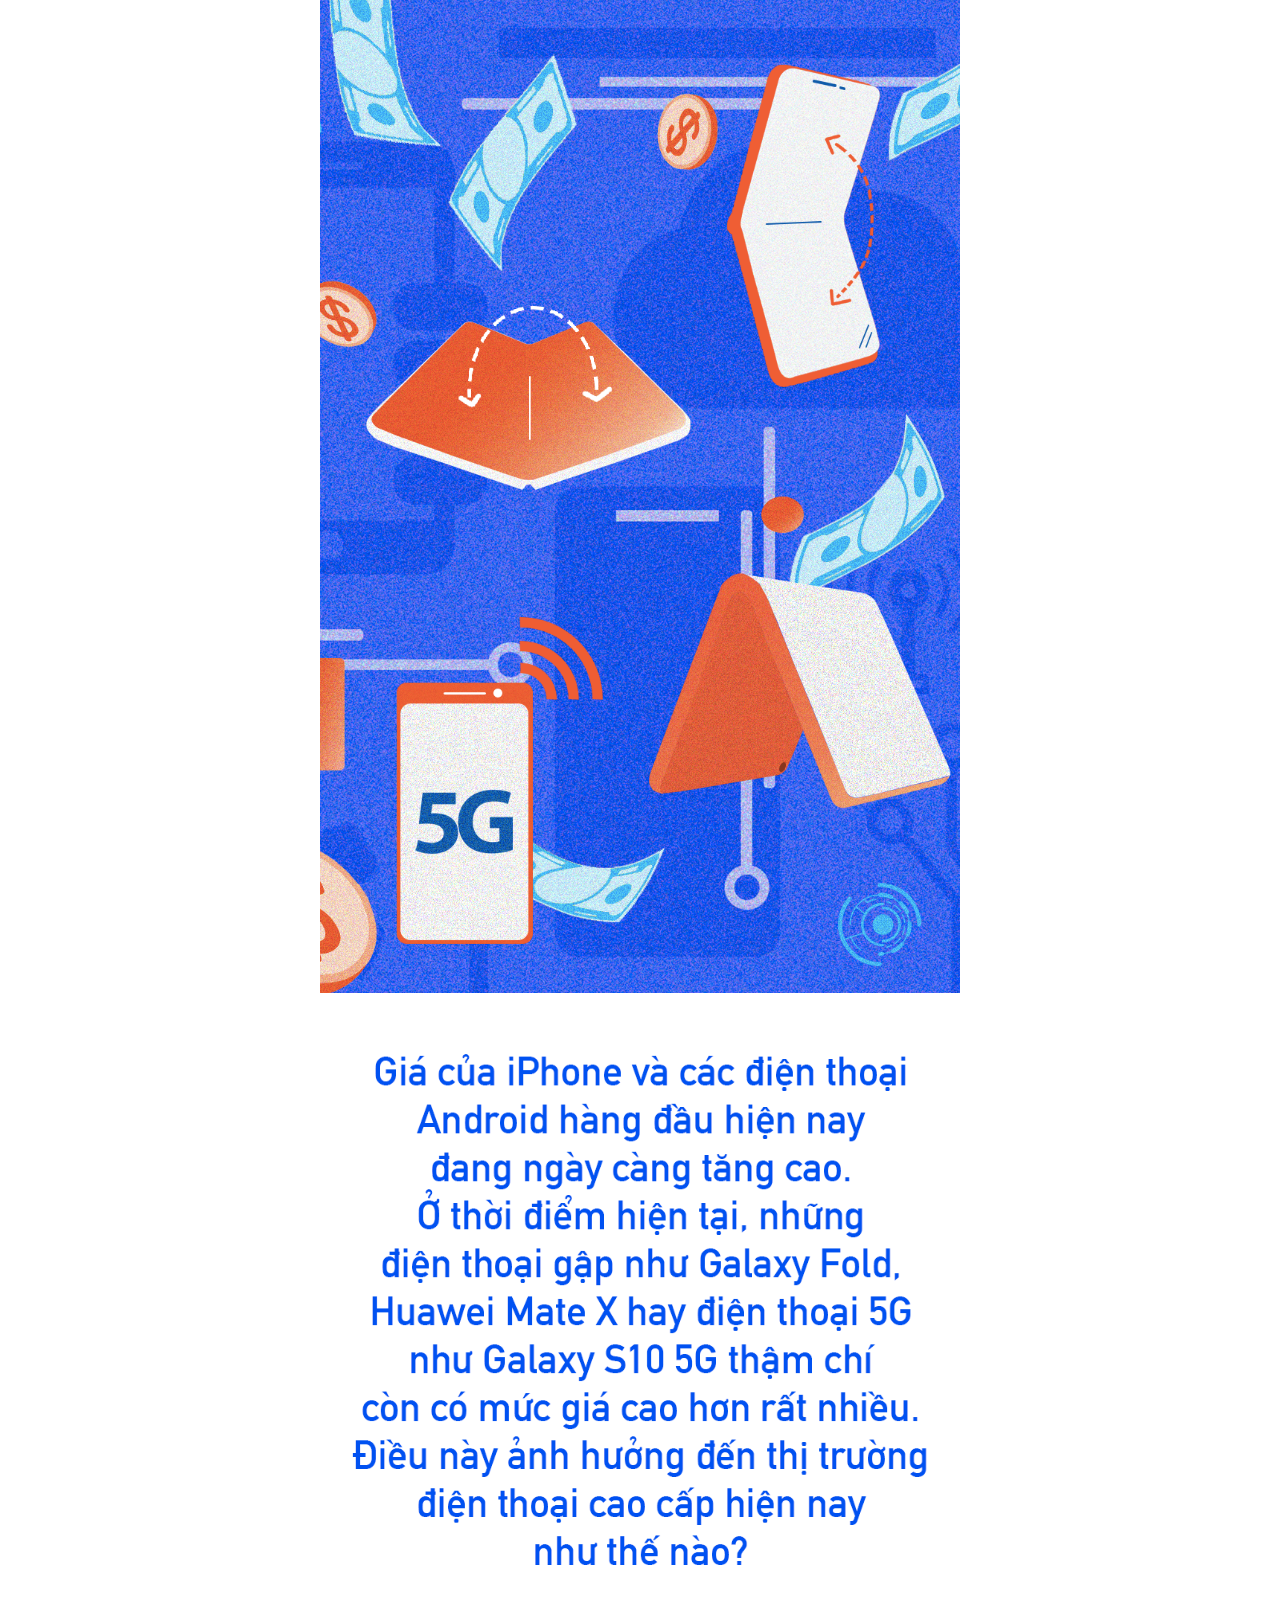
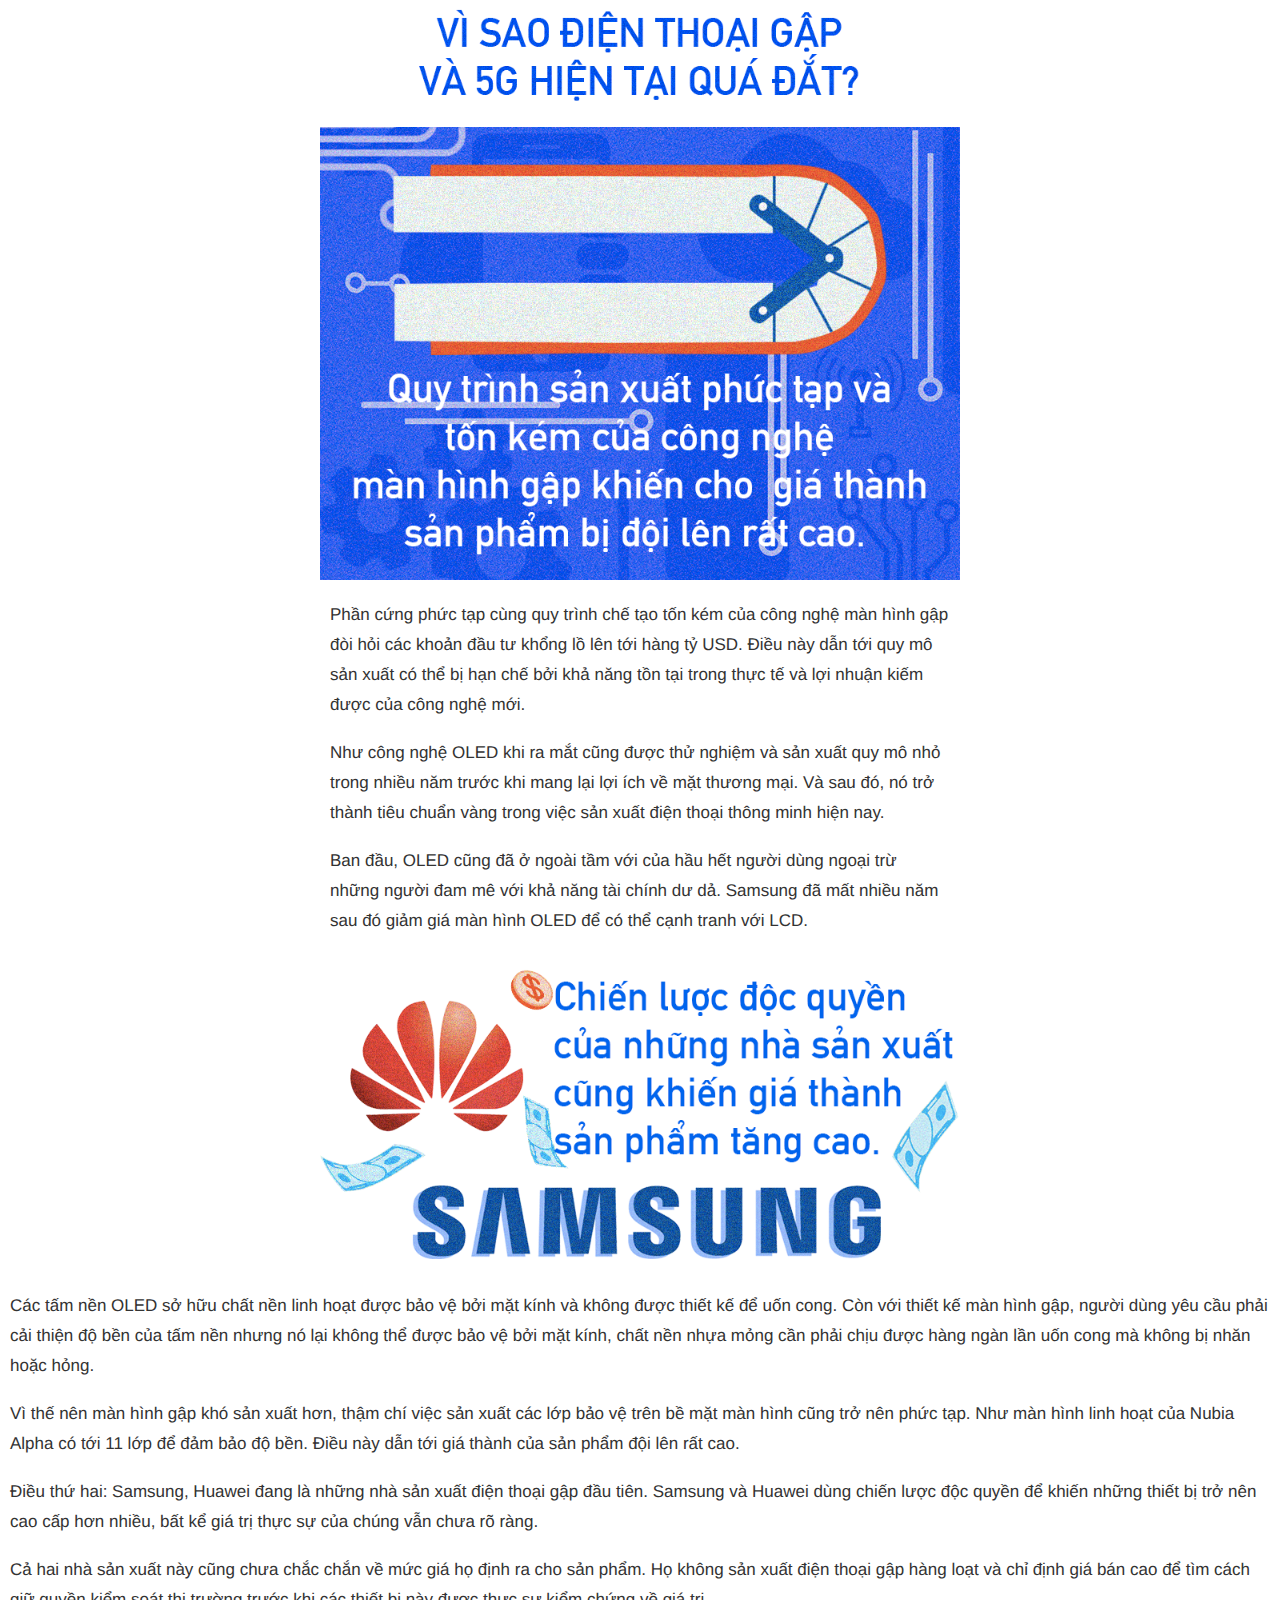
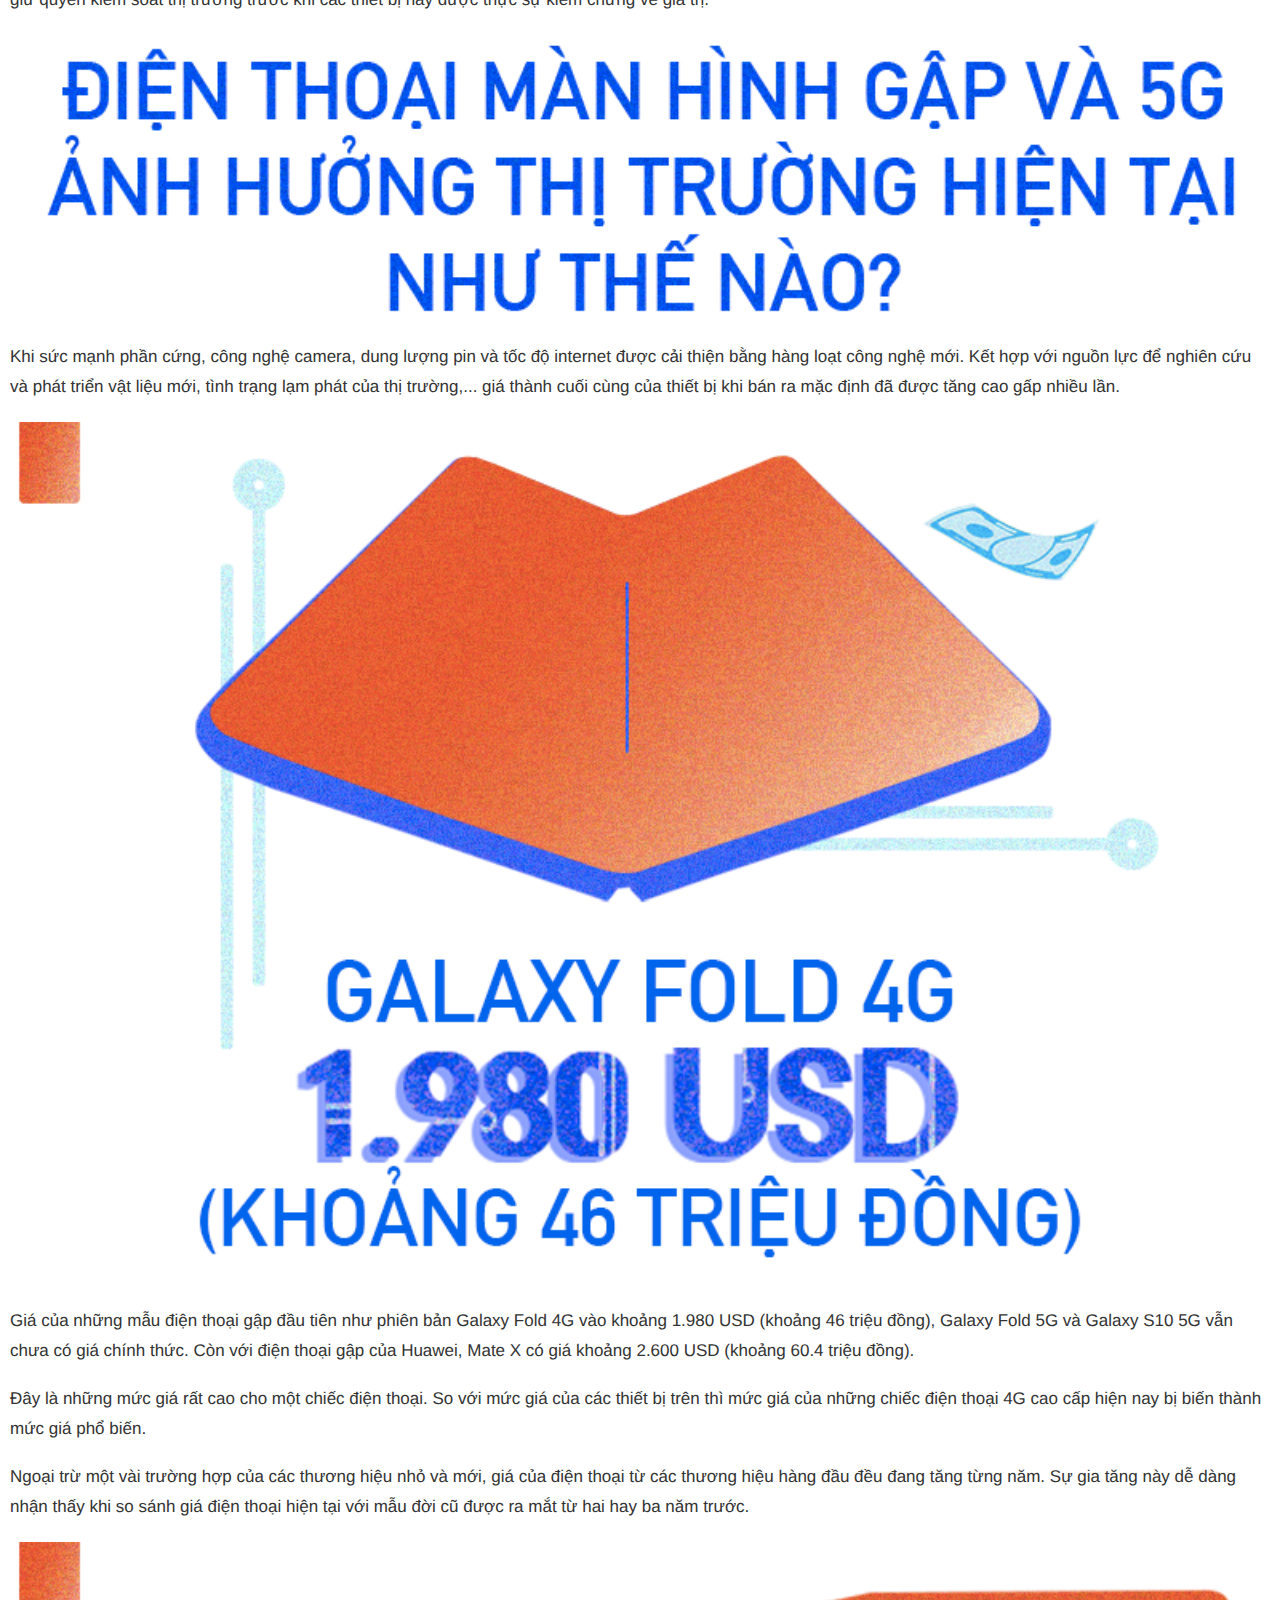
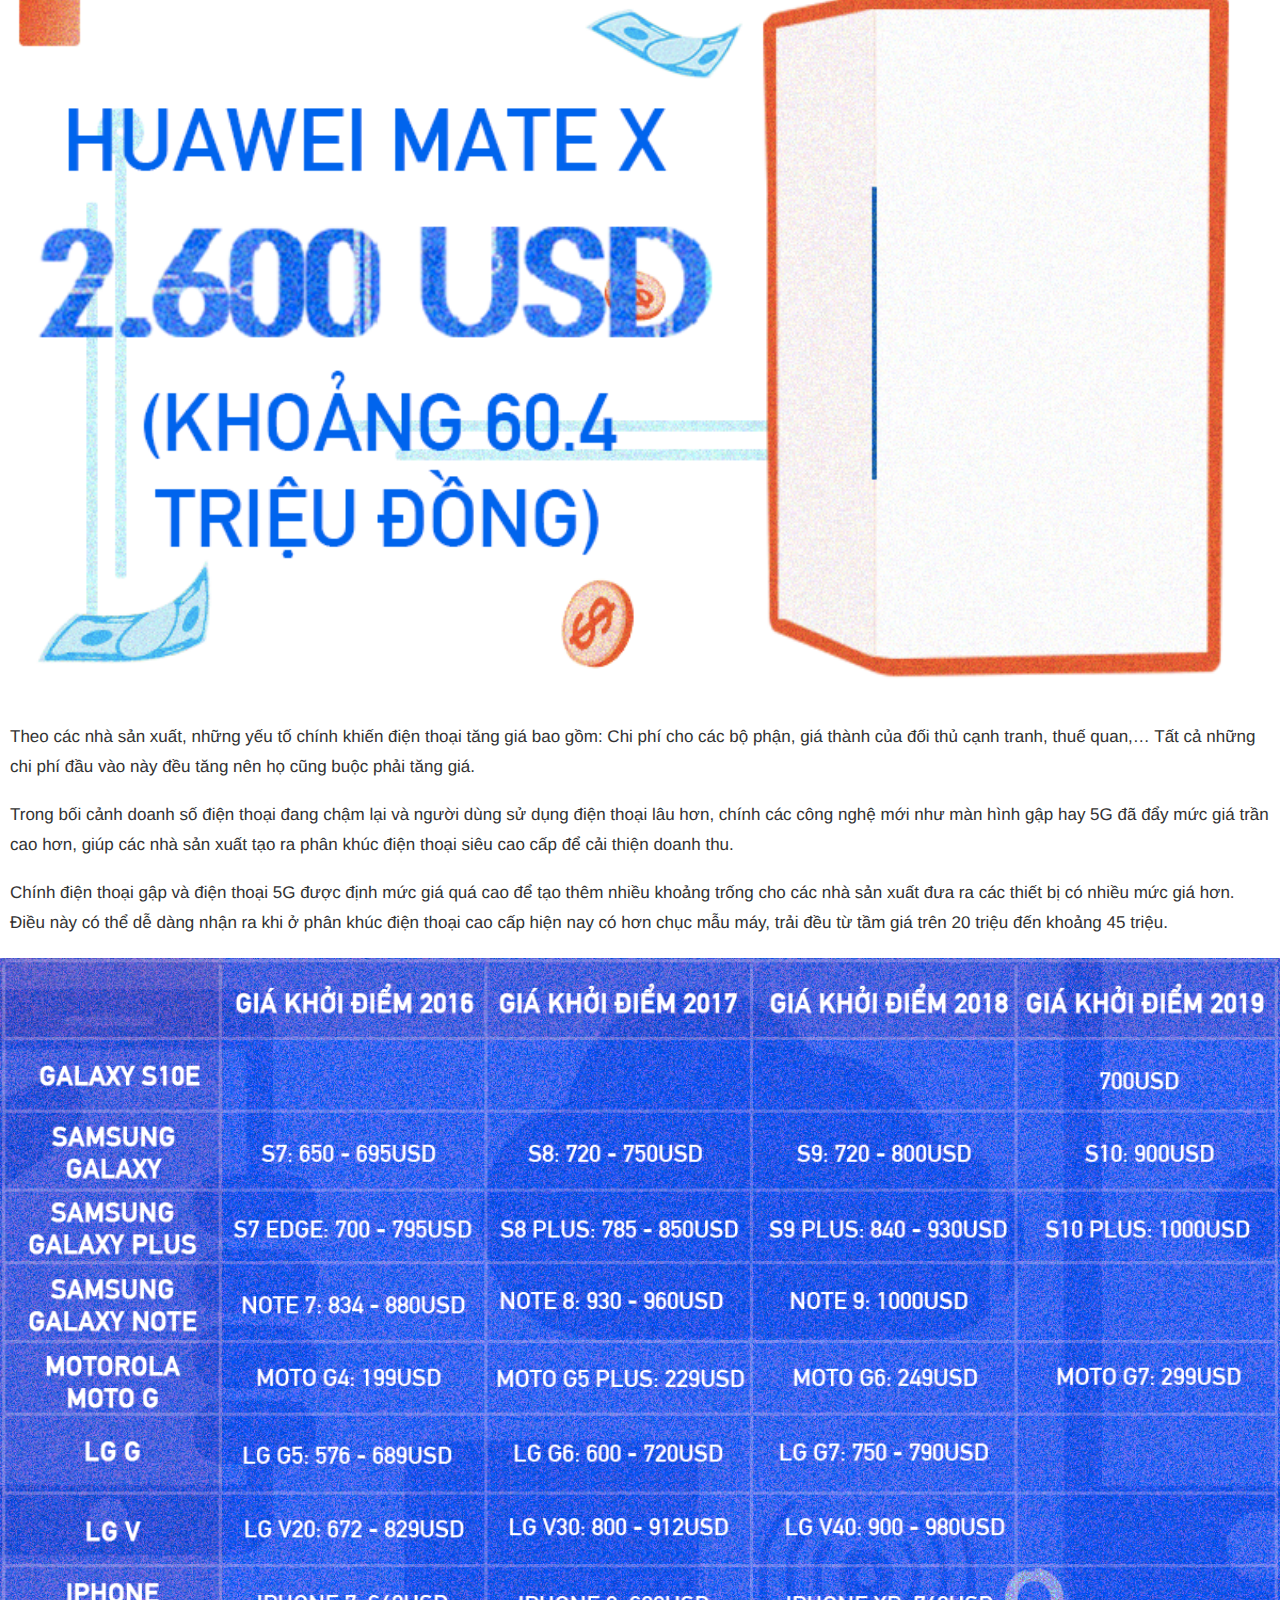
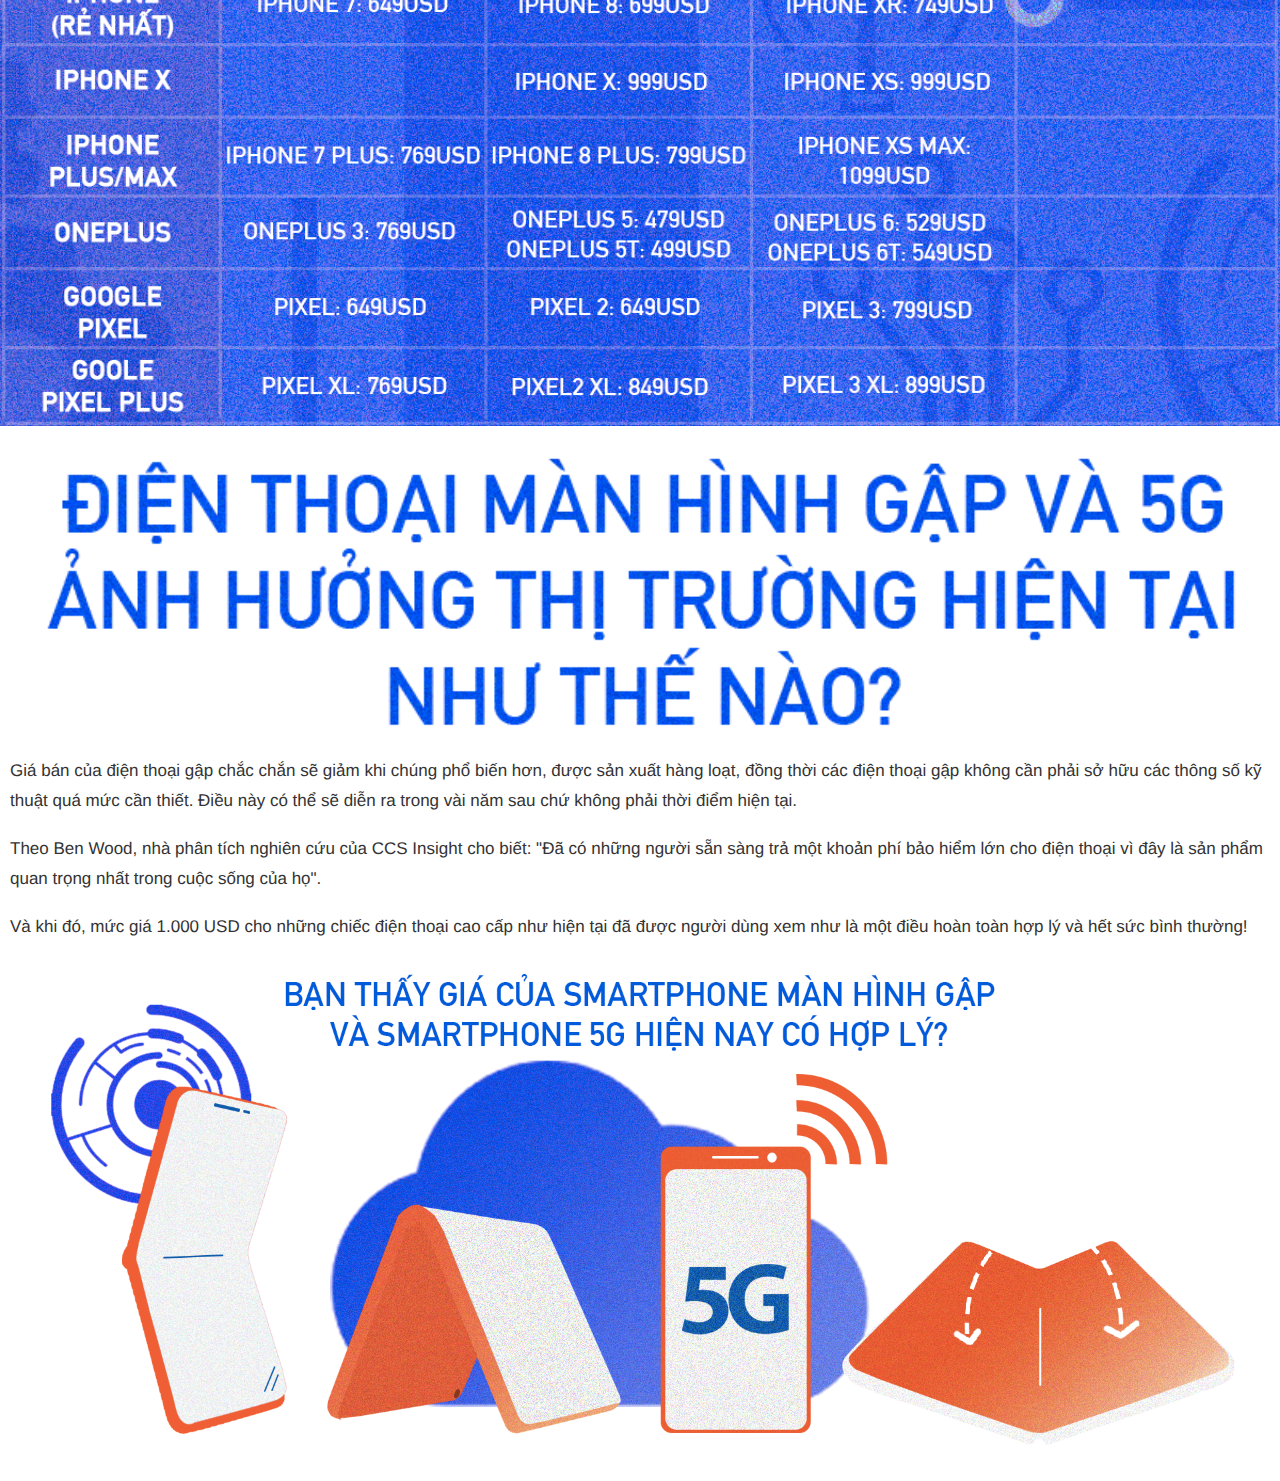
==== commit 4ce1029c: "del img01" ====
--- a/MOBILE/index.html
+++ b/MOBILE/index.html
@@ -14,9 +14,6 @@
 	</div>
 	<div class="how-richkid">
 		<div class="container del-marginbottom">
-			<div class="img-fullscreen">
-				<img style="margin-bottom: 0;" src="images/img01.png">
-			</div>
 			<div class="img-fullscreen">
 				<img src="images/img02.png">
 			</div>
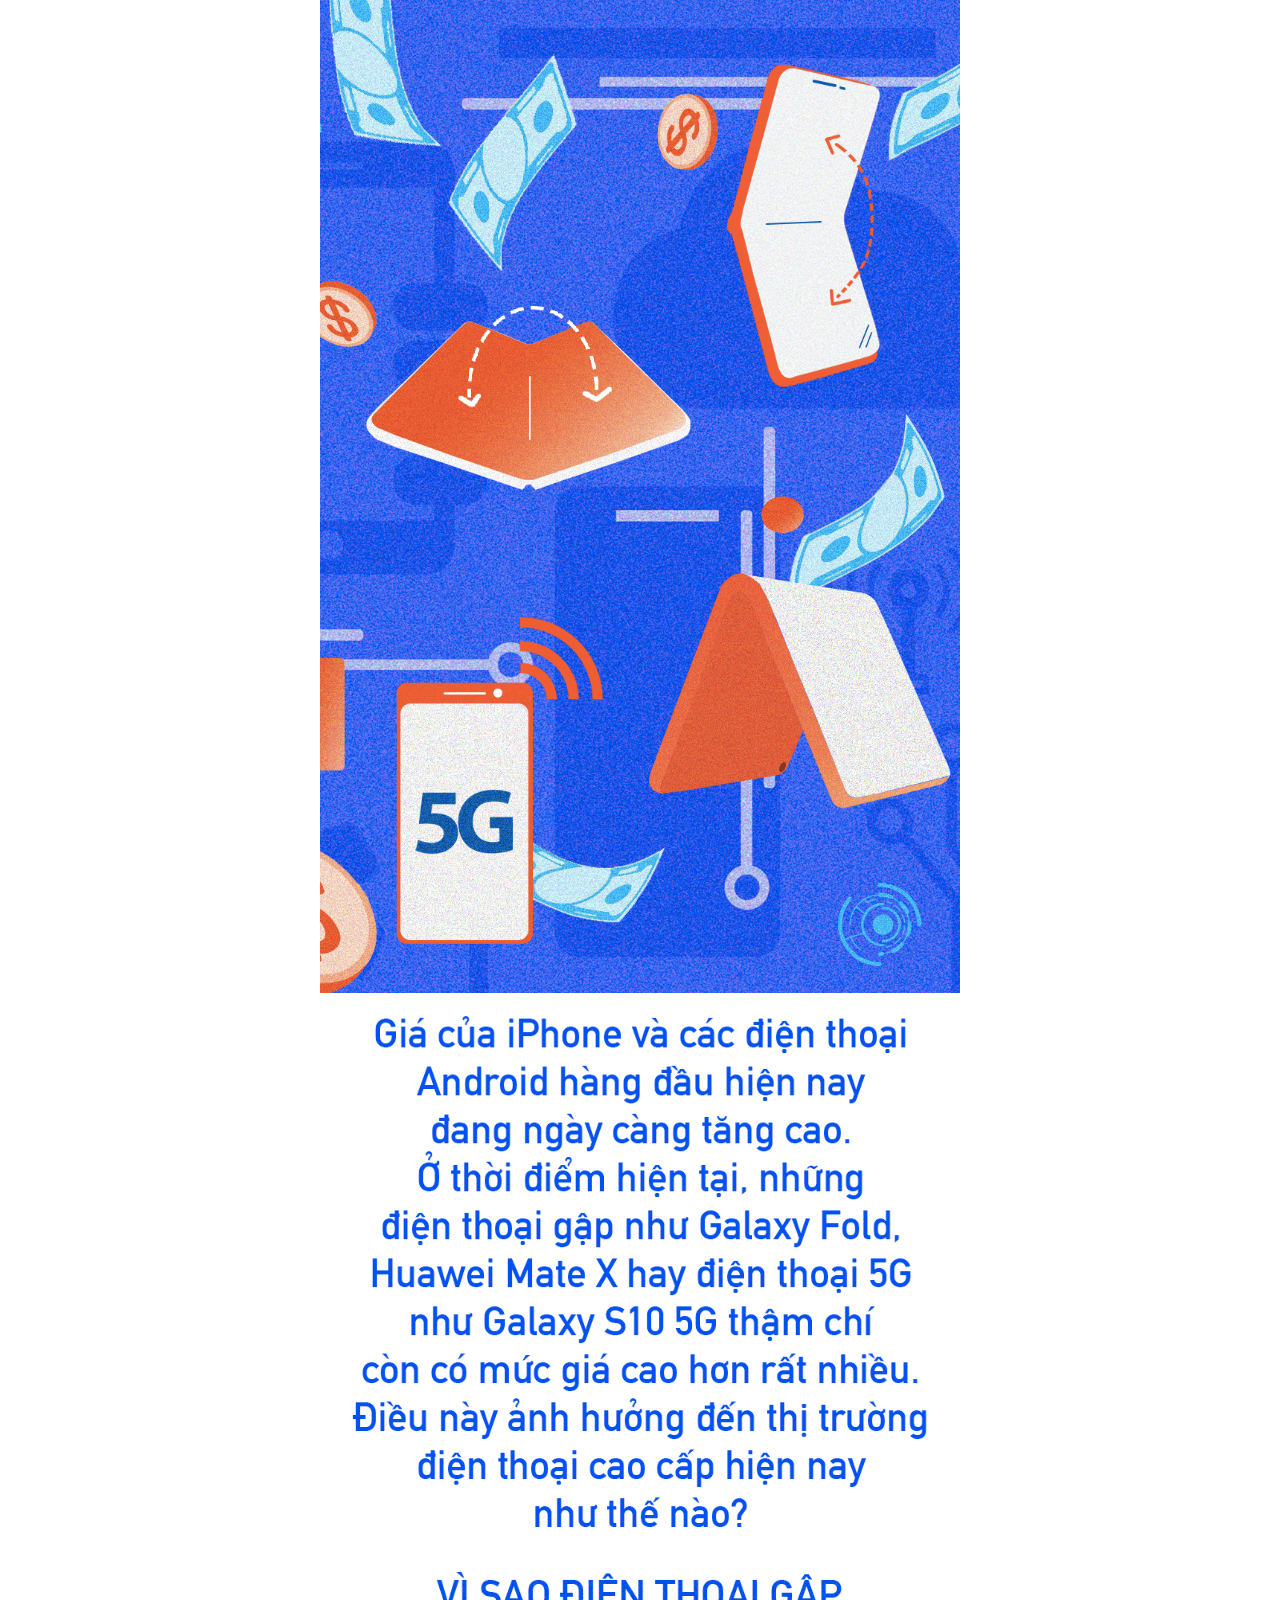
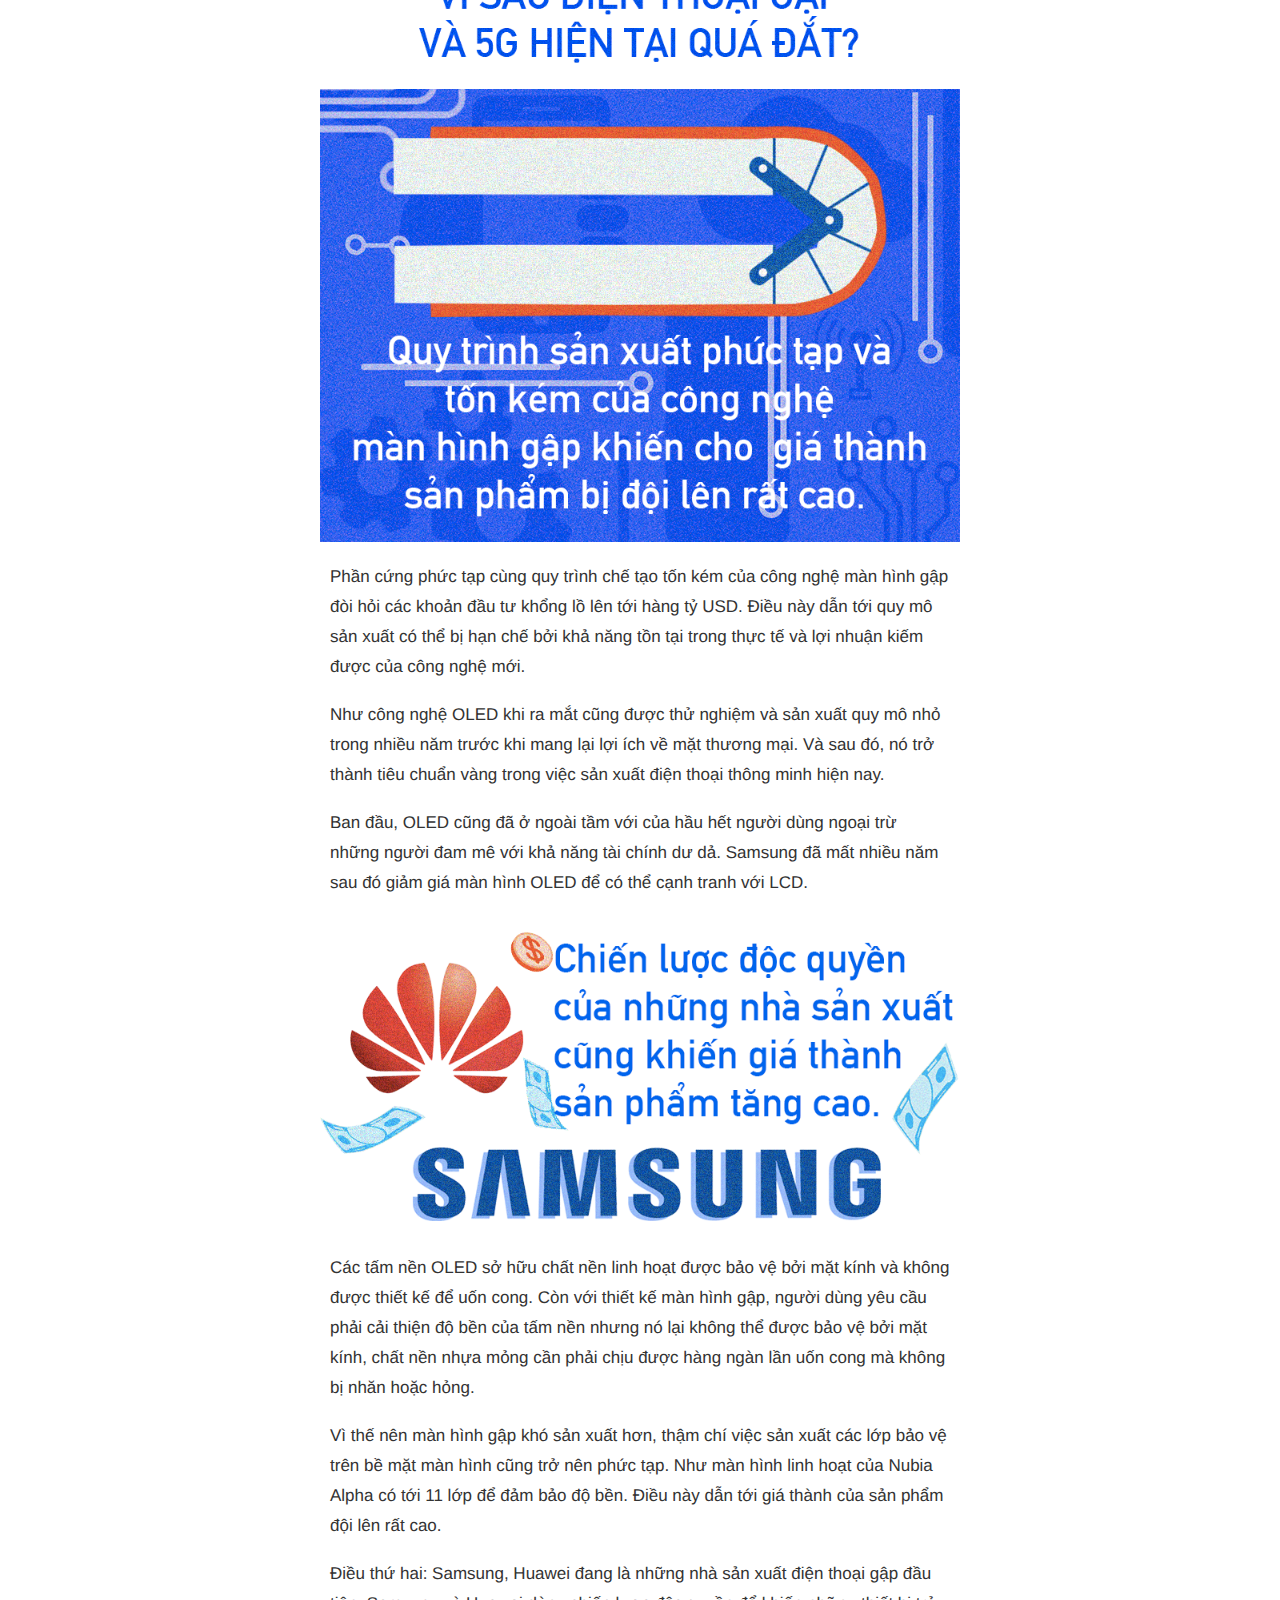
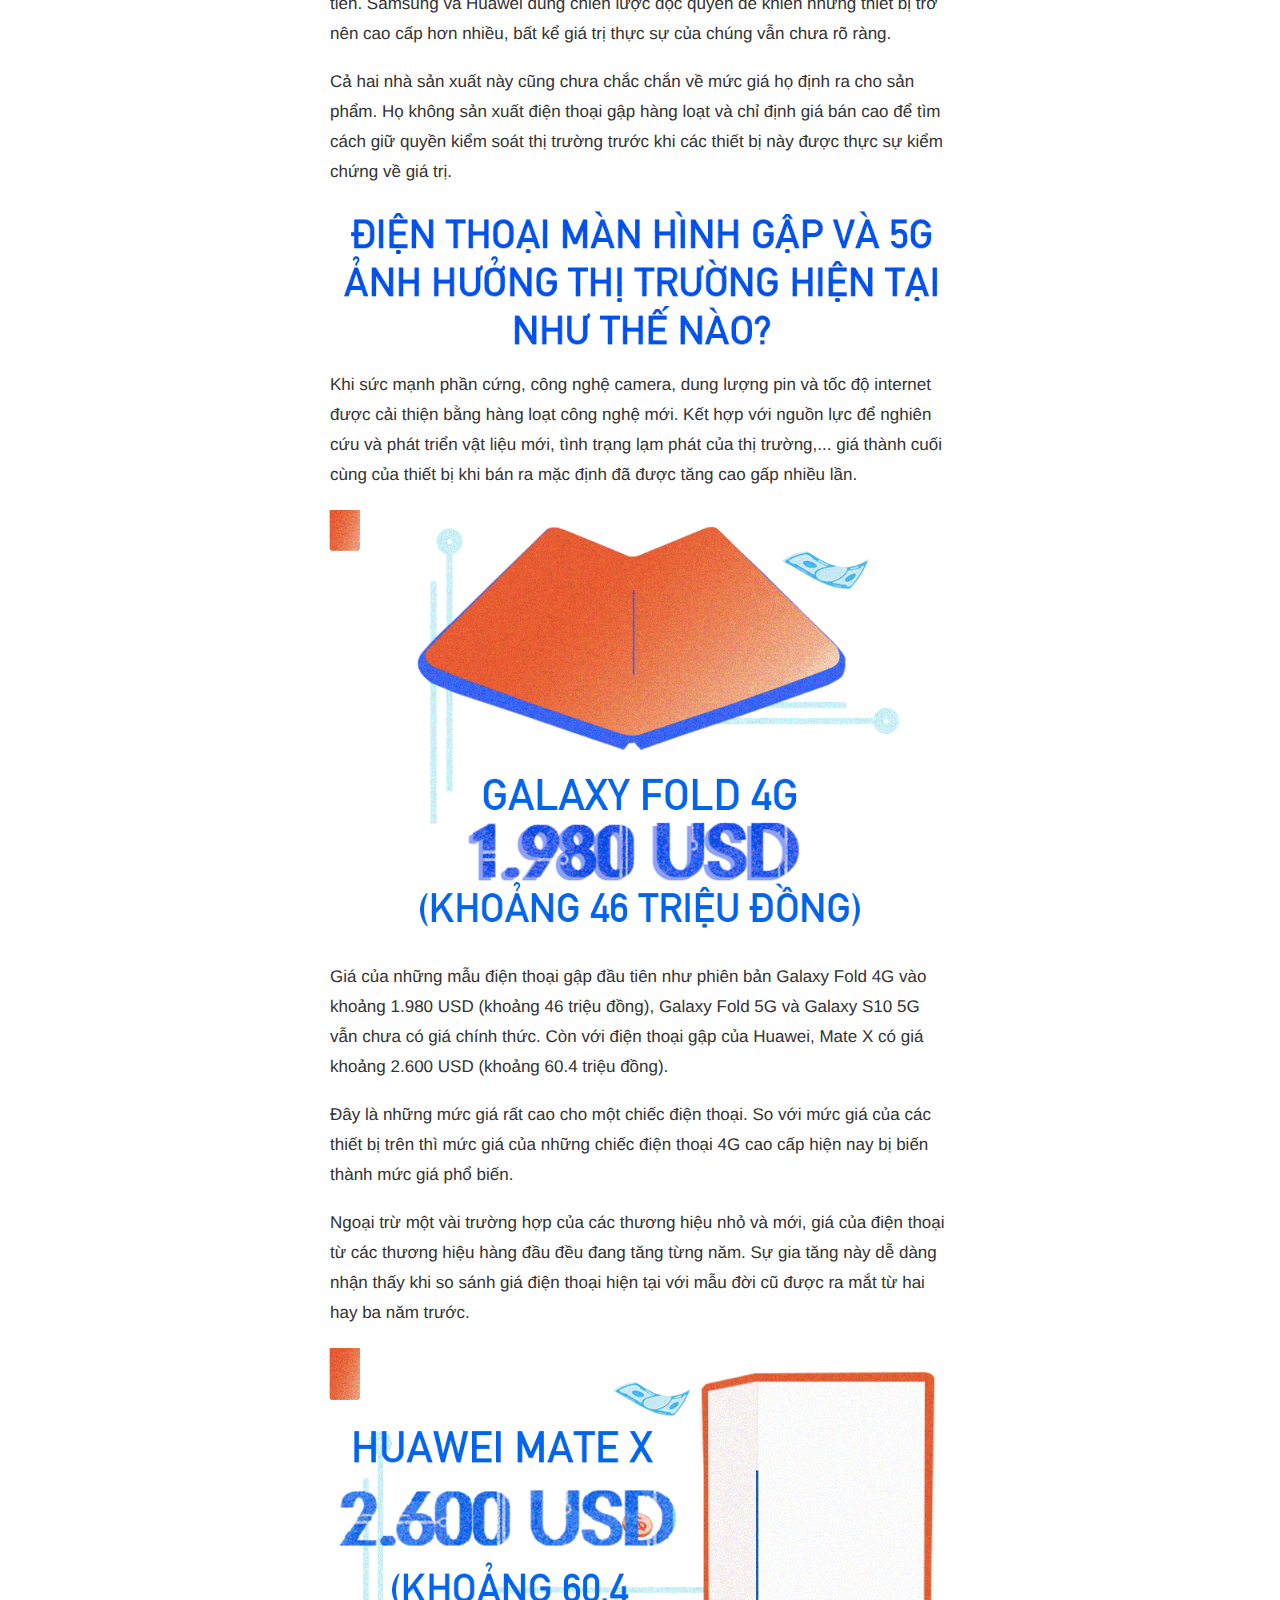
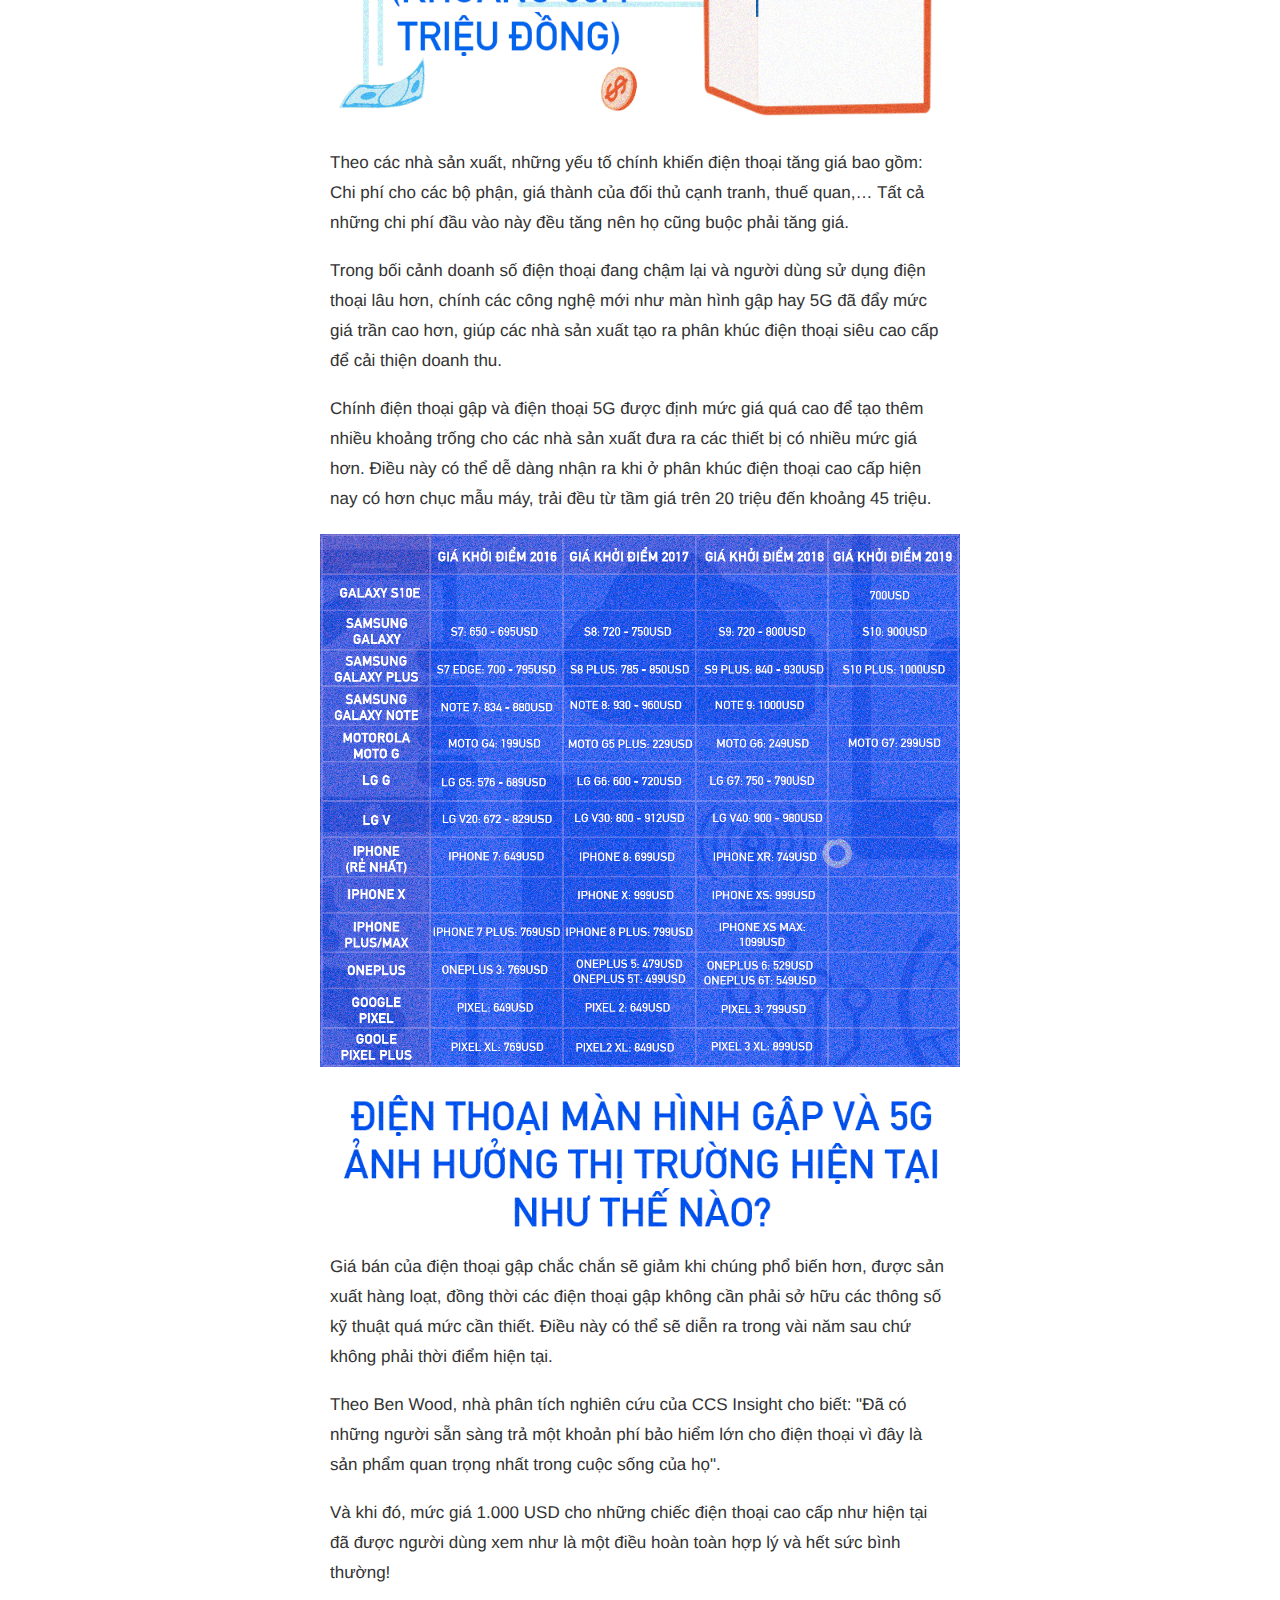
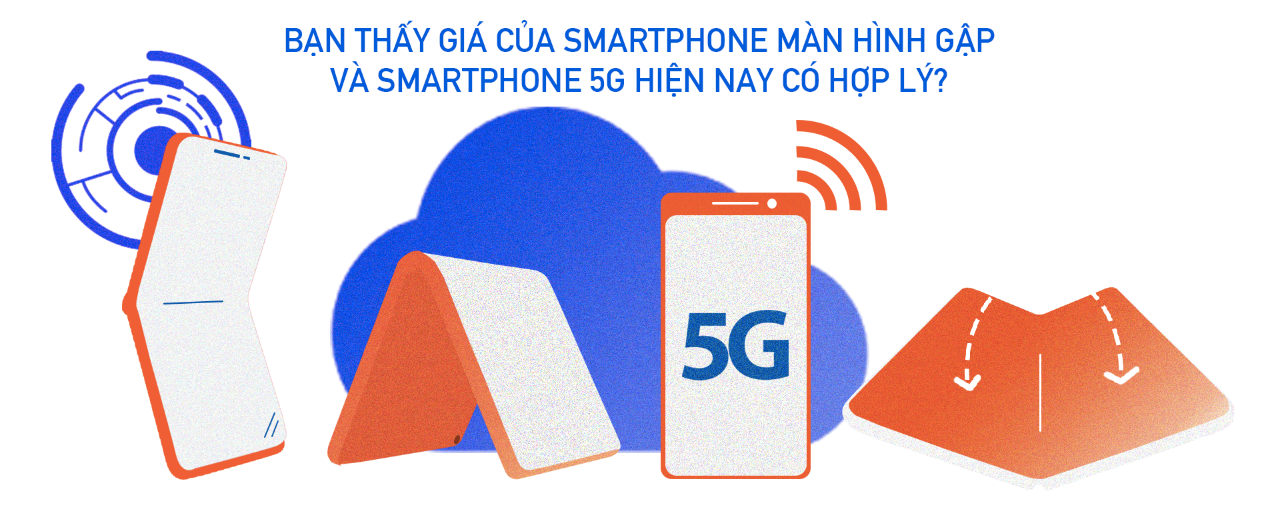
==== commit 3b8f0fce: "fix space white" ====
--- a/MOBILE/index.html
+++ b/MOBILE/index.html
@@ -10,12 +10,12 @@
 </head>
 <body>
 	<div class="block-header">
-		<img src="images/header.png"><br>
+		<img src="images/header.png">
 	</div>
 	<div class="how-richkid">
 		<div class="container del-marginbottom">
 			<div class="img-fullscreen">
-				<img src="images/img02.png">
+				<img style="margin-top: 0;" src="images/img02.png">
 			</div>
 			<div class="outline">
 				<img style="margin-bottom: 0;" src="images/outline01.png">
@@ -29,7 +29,6 @@
 			<div class="img-fullscreen">
 				<img src="images/img04.png">
 			</div>
-		</div>
 		<p>Các tấm nền OLED sở hữu chất nền linh hoạt được bảo vệ bởi mặt kính và không được thiết kế để uốn cong. Còn với thiết kế màn hình gập, người dùng yêu cầu phải cải thiện độ bền của tấm nền nhưng nó lại không thể được bảo vệ bởi mặt kính, chất nền nhựa mỏng cần phải chịu được hàng ngàn lần uốn cong mà không bị nhăn hoặc hỏng.</p><br>
 		<p>Vì thế nên màn hình gập khó sản xuất hơn, thậm chí việc sản xuất các lớp bảo vệ trên bề mặt màn hình cũng trở nên phức tạp. Như màn hình linh hoạt của Nubia Alpha có tới 11 lớp để đảm bảo độ bền. Điều này dẫn tới giá thành của sản phẩm đội lên rất cao.</p><br>
 		<p>Điều thứ hai: Samsung, Huawei đang là những nhà sản xuất điện thoại gập đầu tiên. Samsung và Huawei dùng chiến lược độc quyền để khiến những thiết bị trở nên cao cấp hơn nhiều, bất kể giá trị thực sự của chúng vẫn chưa rõ ràng.</p><br>
@@ -59,6 +58,7 @@
 		<p>Giá bán của điện thoại gập chắc chắn sẽ giảm khi chúng phổ biến hơn, được sản xuất hàng loạt, đồng thời các điện thoại gập không cần phải sở hữu các thông số kỹ thuật quá mức cần thiết. Điều này có thể sẽ diễn ra trong vài năm sau chứ không phải thời điểm hiện tại.</p><br>
 		<p>Theo Ben Wood, nhà phân tích nghiên cứu của CCS Insight cho biết: "Đã có những người sẵn sàng trả một khoản phí bảo hiểm lớn cho điện thoại vì đây là sản phẩm quan trọng nhất trong cuộc sống của họ".</p><br>
 		<p>Và khi đó, mức giá 1.000 USD cho những chiếc điện thoại cao cấp như hiện tại đã được người dùng xem như là một điều hoàn toàn hợp lý và hết sức bình thường!</p><br>
+		</div>
 		<div class="img-fullscreen">
 			<img style="margin: 0;" class="del-marginbottom"src="images/img08.png">
 		</div>
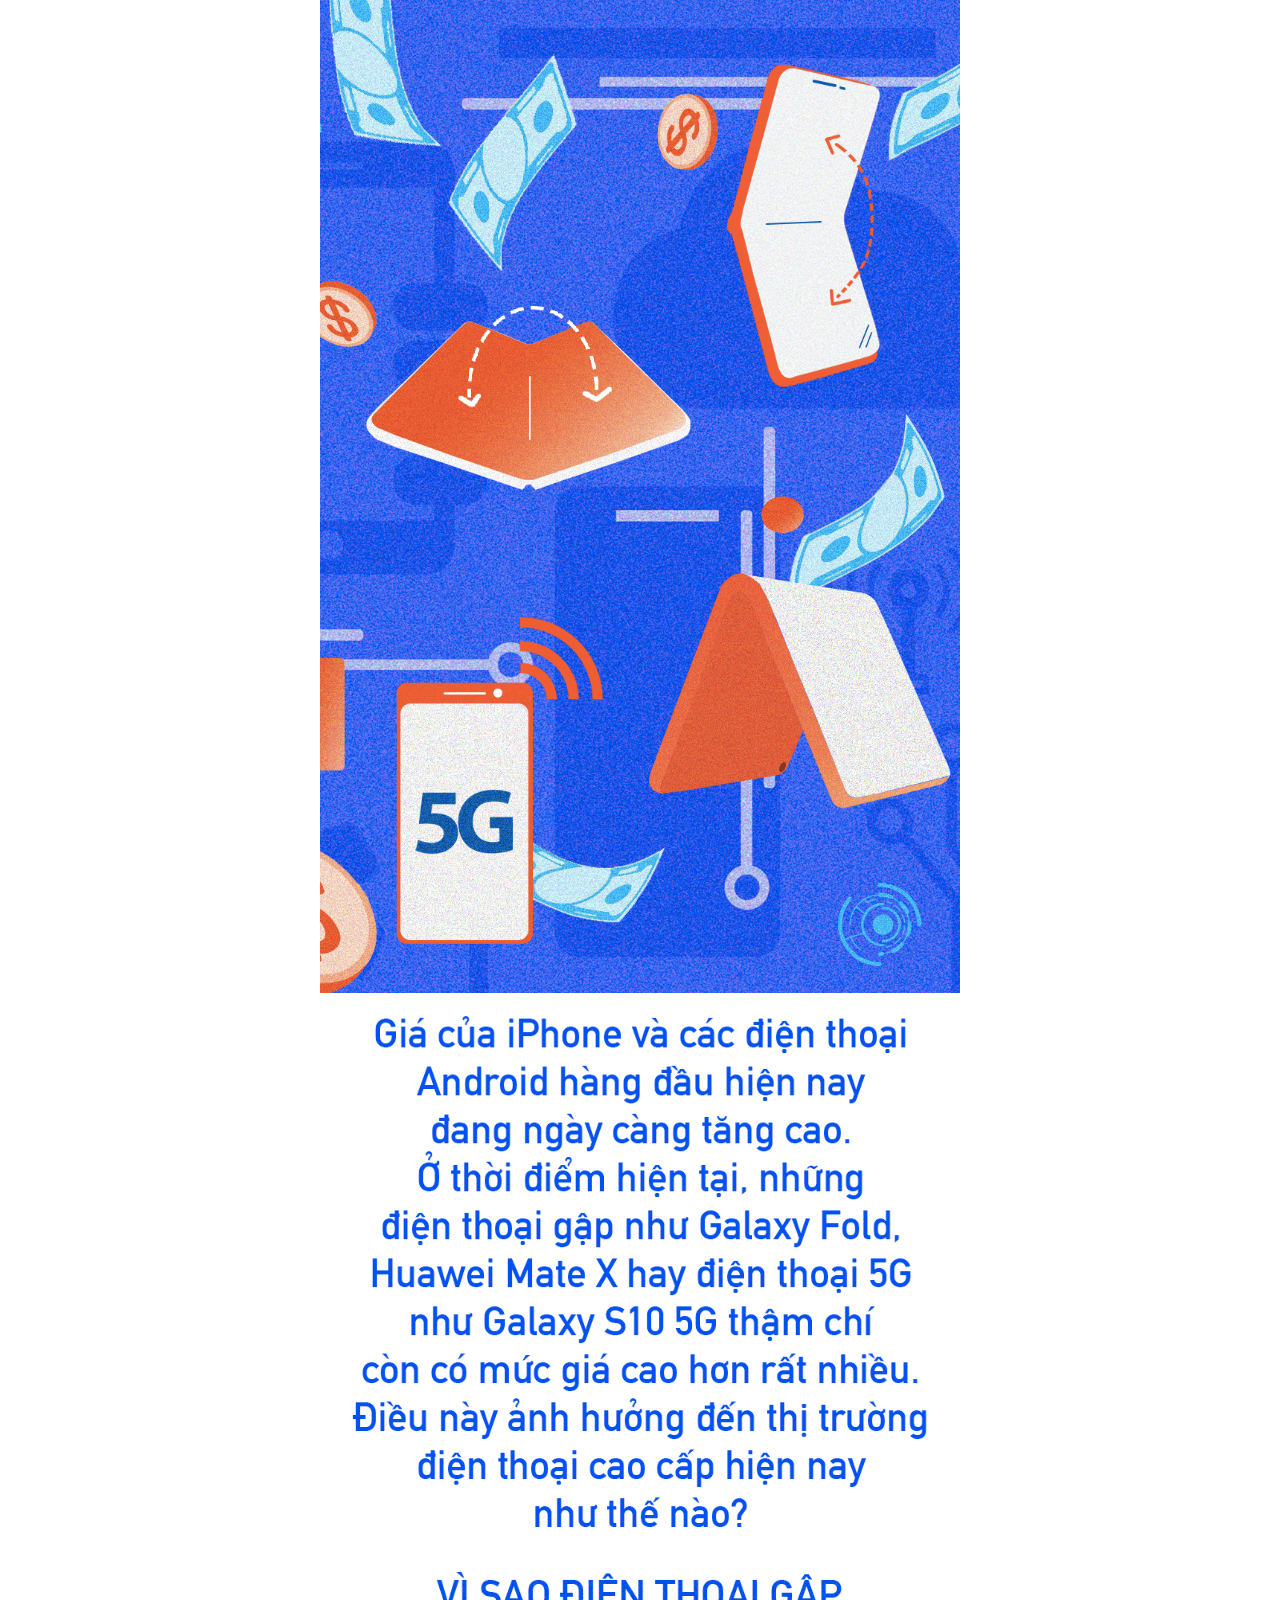
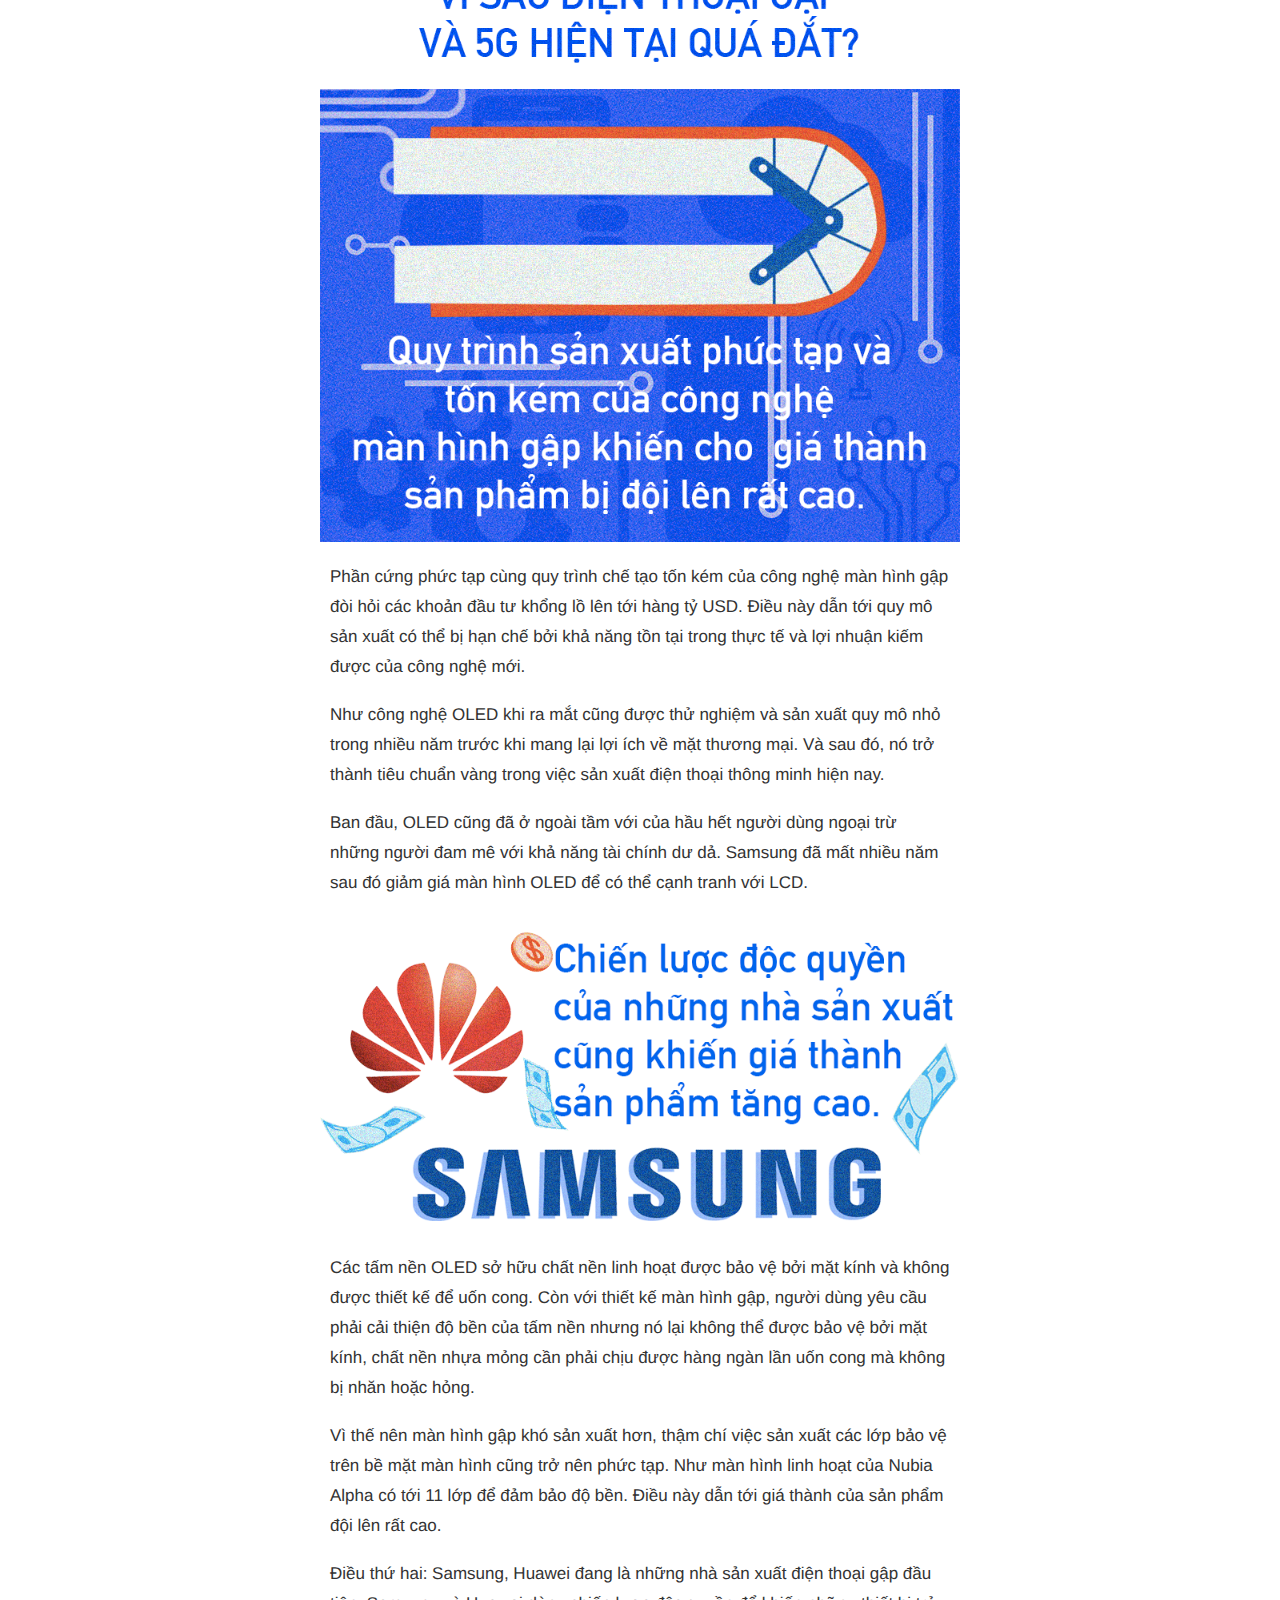
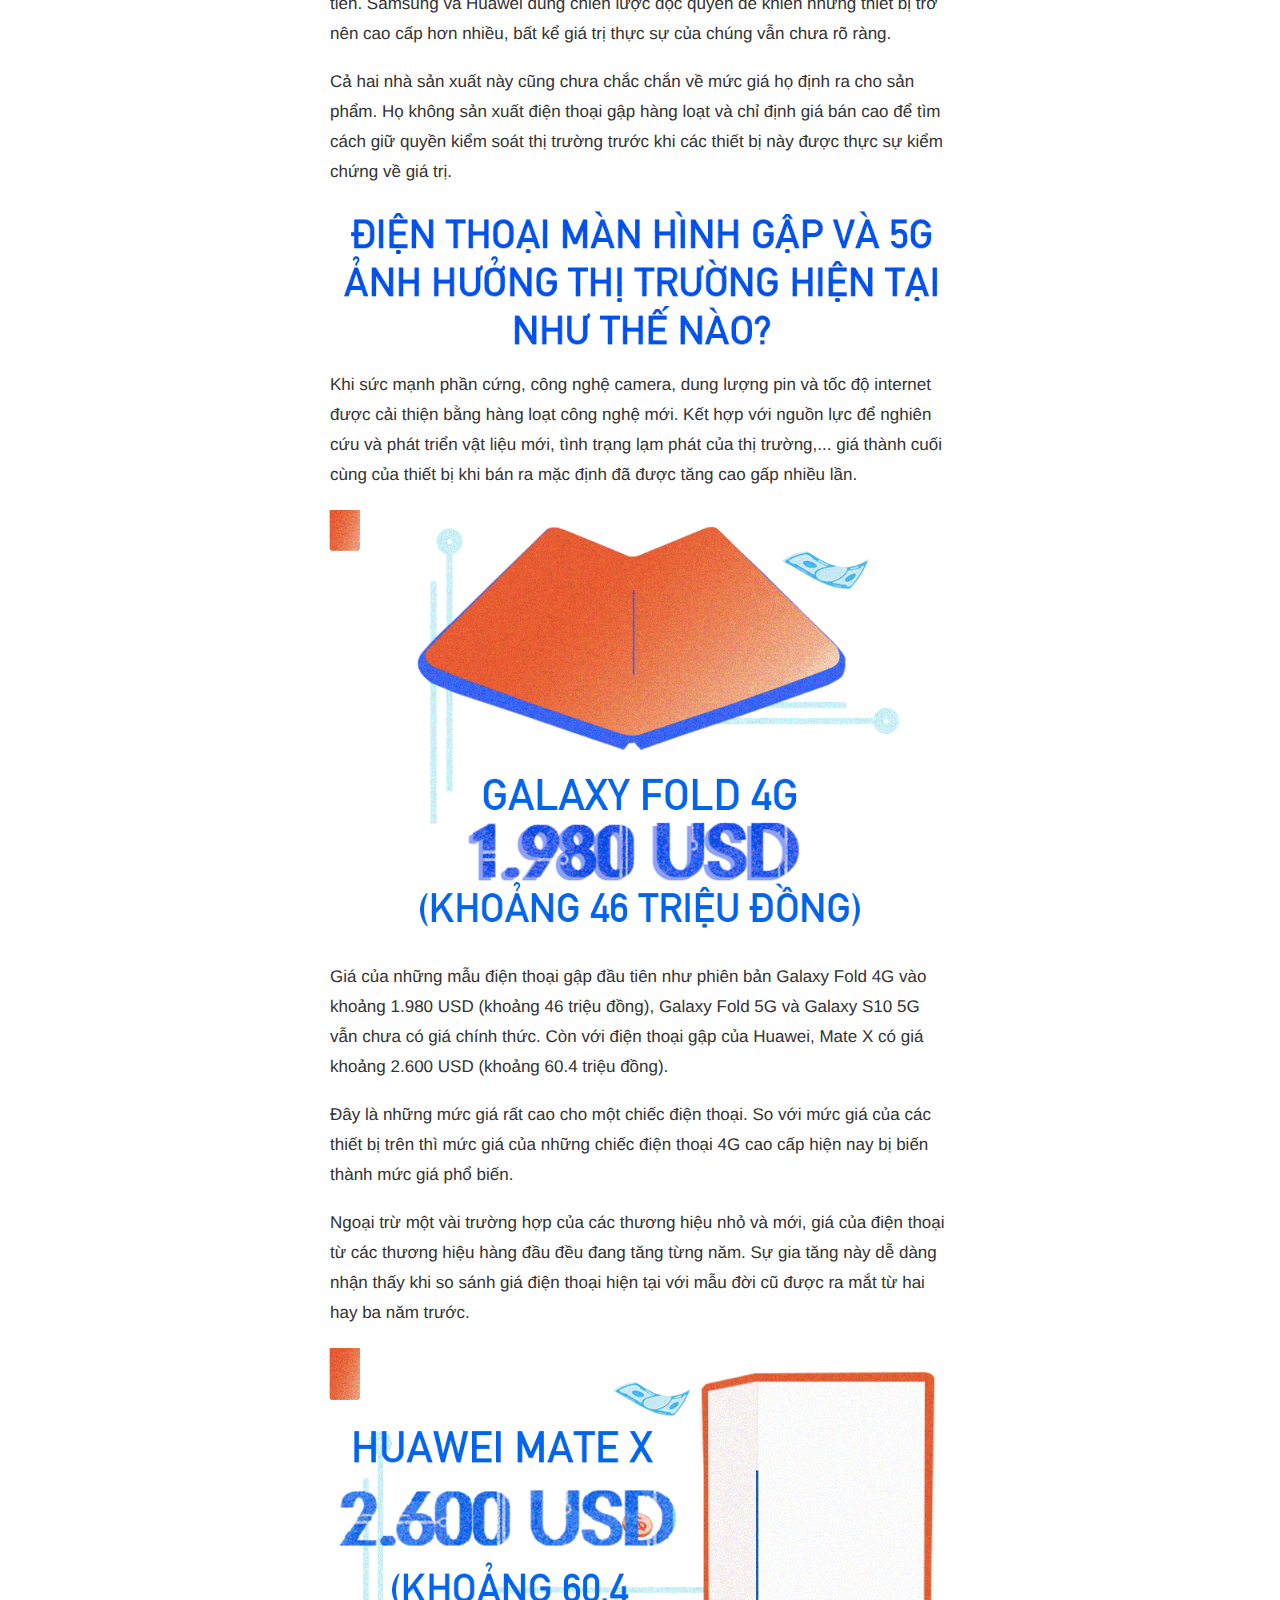
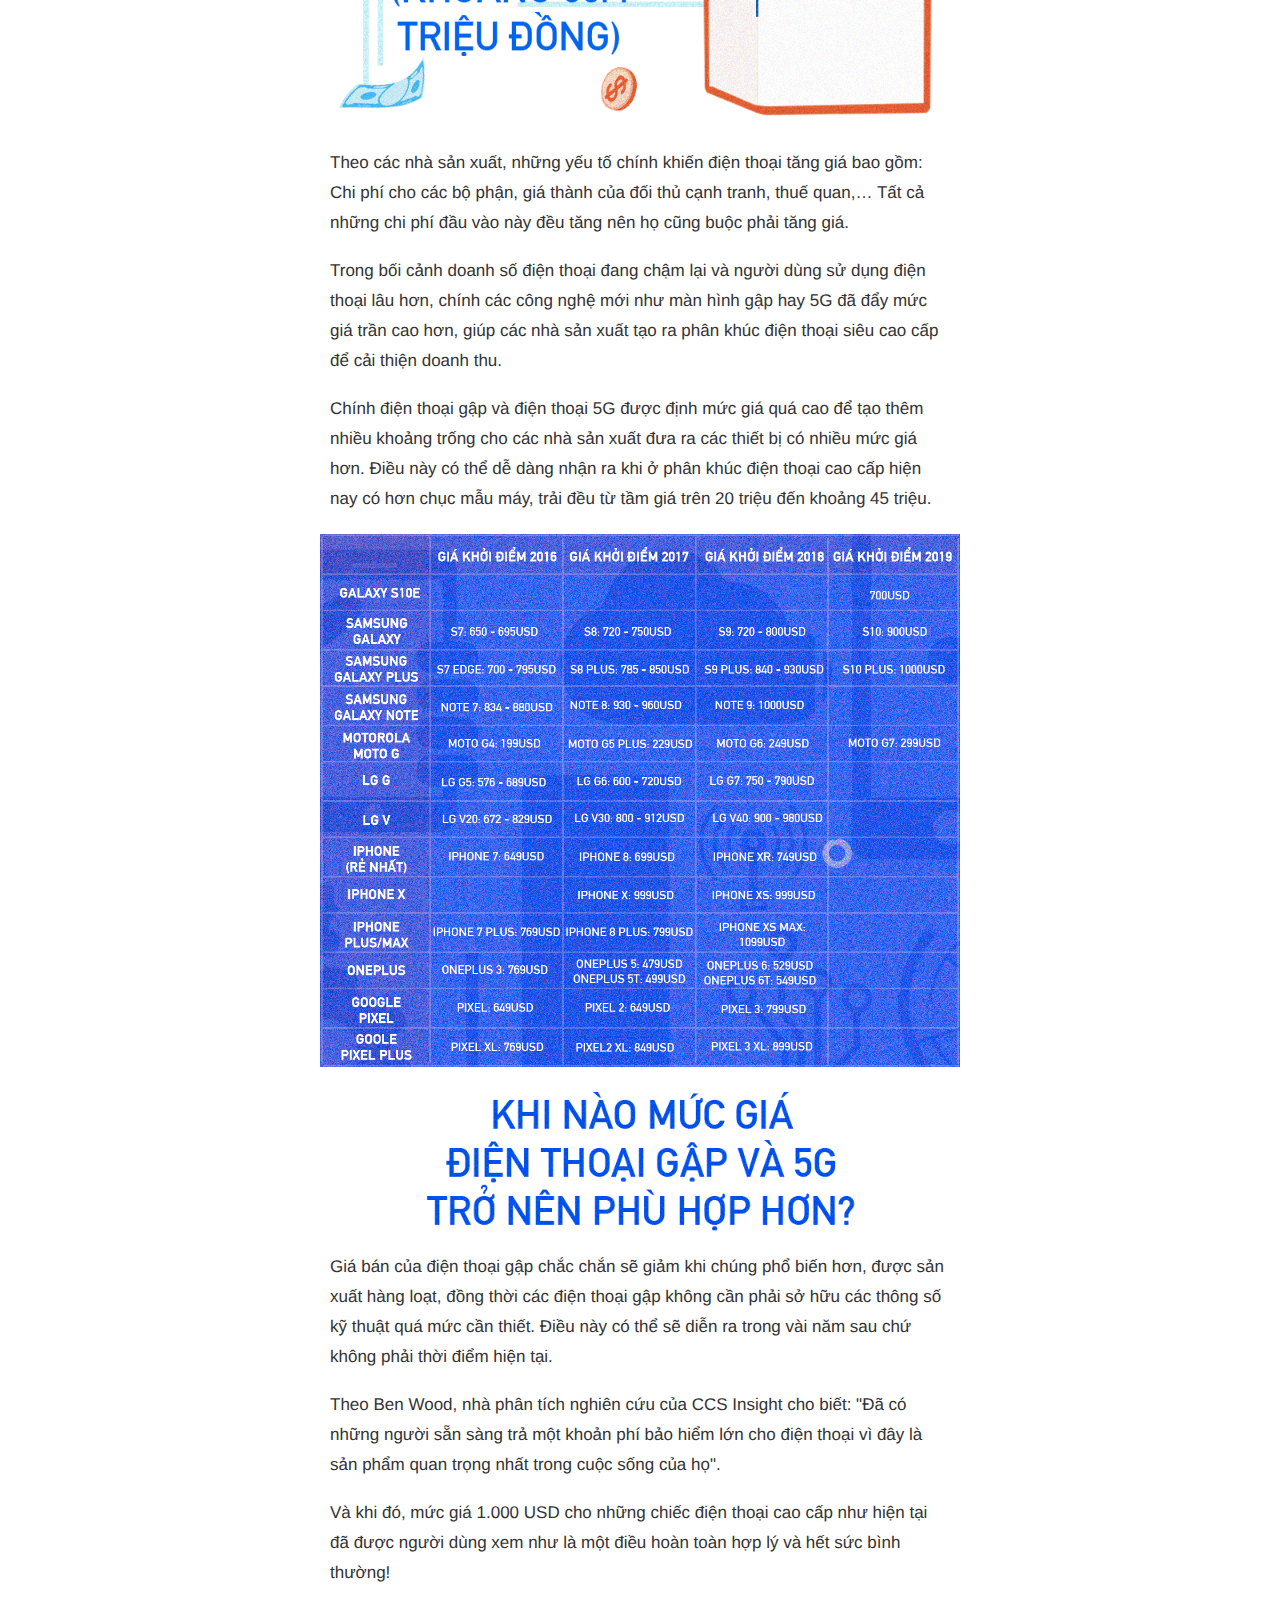
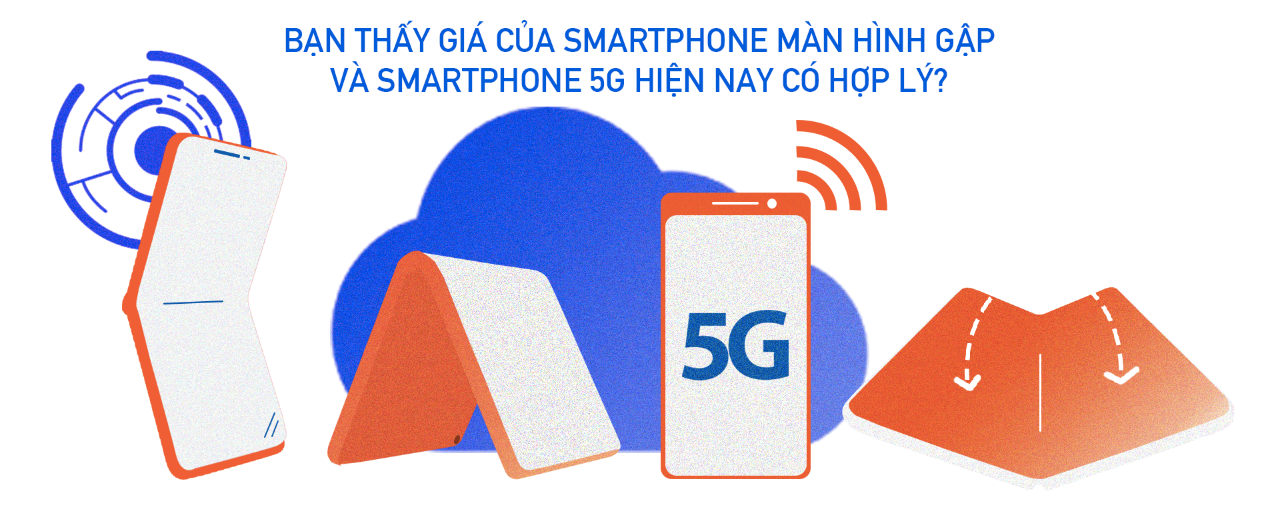
==== commit dc5f2c4b: "fix outline" ====
--- a/MOBILE/index.html
+++ b/MOBILE/index.html
@@ -53,7 +53,7 @@
 			<img src="images/img07.png">
 		</div>
 		<div class="outline">
-			<img src="images/outline02.png">
+			<img src="images/outline3.png">
 		</div>
 		<p>Giá bán của điện thoại gập chắc chắn sẽ giảm khi chúng phổ biến hơn, được sản xuất hàng loạt, đồng thời các điện thoại gập không cần phải sở hữu các thông số kỹ thuật quá mức cần thiết. Điều này có thể sẽ diễn ra trong vài năm sau chứ không phải thời điểm hiện tại.</p><br>
 		<p>Theo Ben Wood, nhà phân tích nghiên cứu của CCS Insight cho biết: "Đã có những người sẵn sàng trả một khoản phí bảo hiểm lớn cho điện thoại vì đây là sản phẩm quan trọng nhất trong cuộc sống của họ".</p><br>
